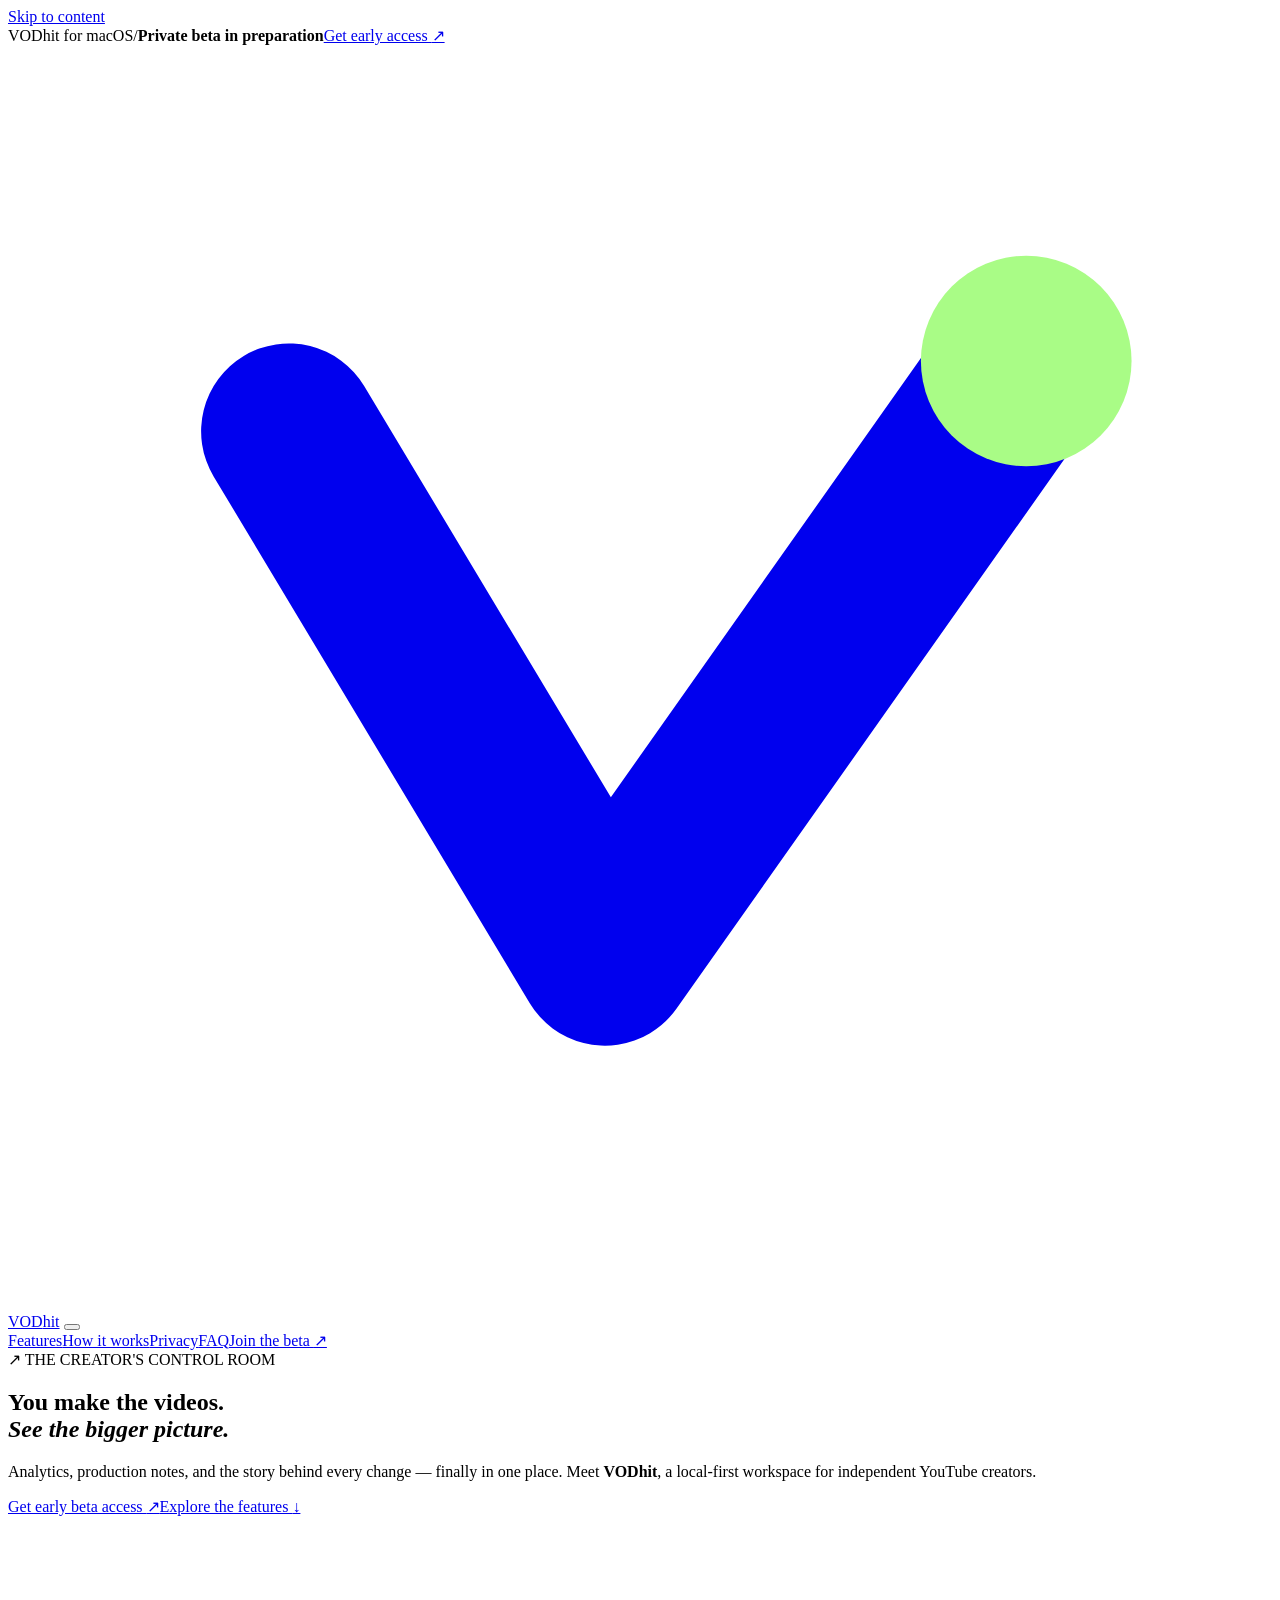
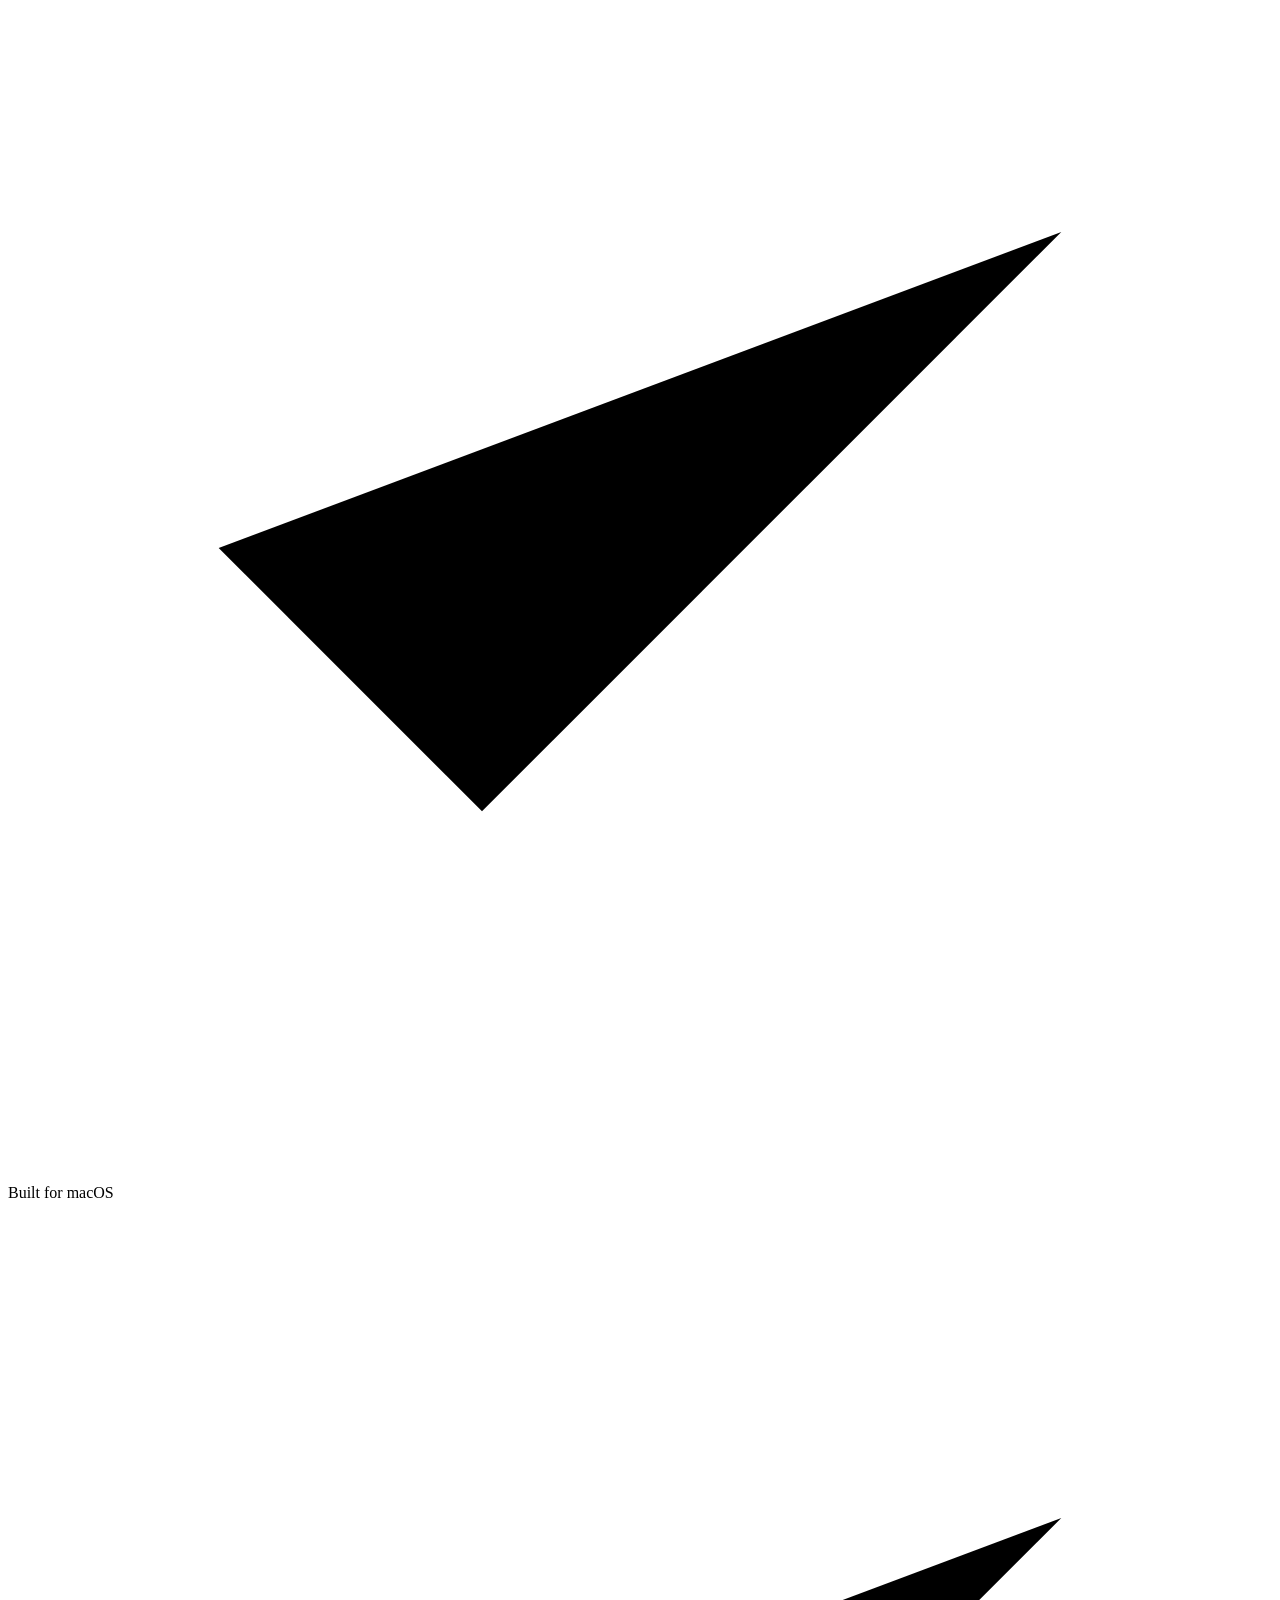
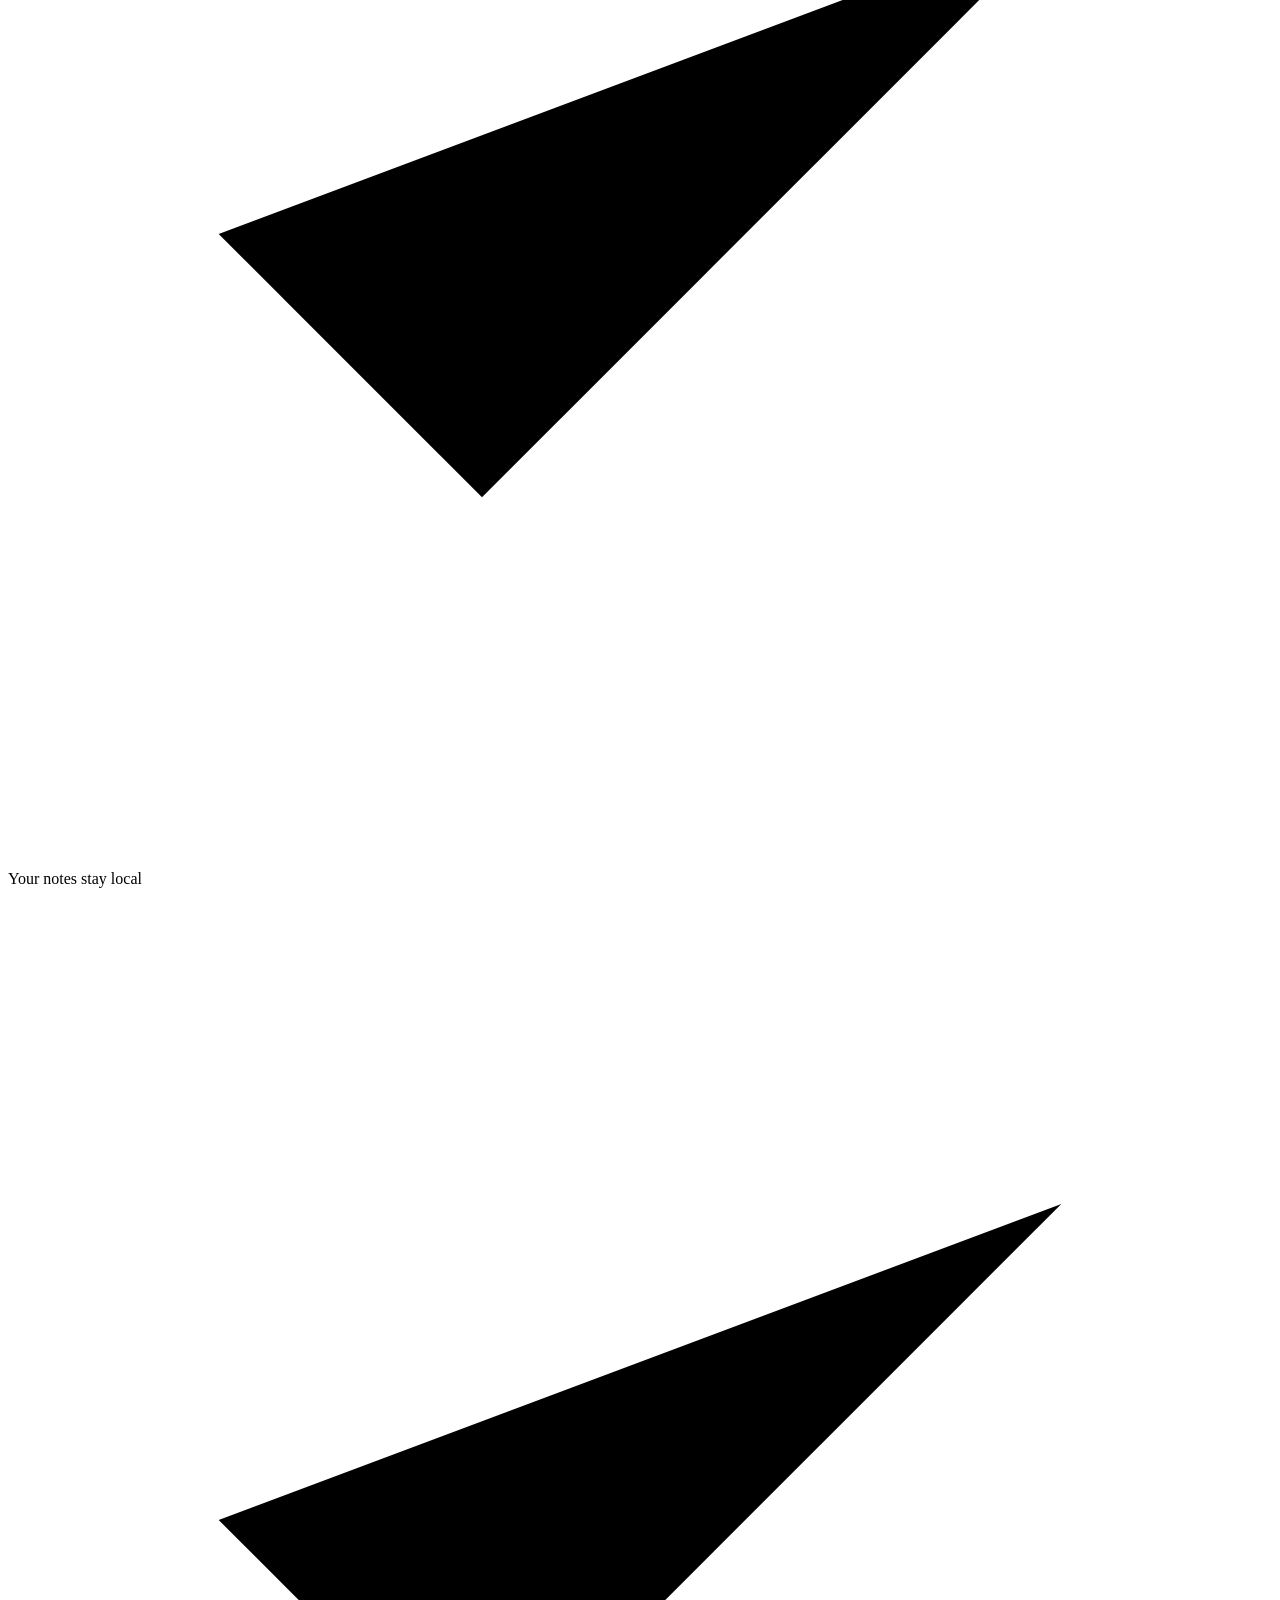
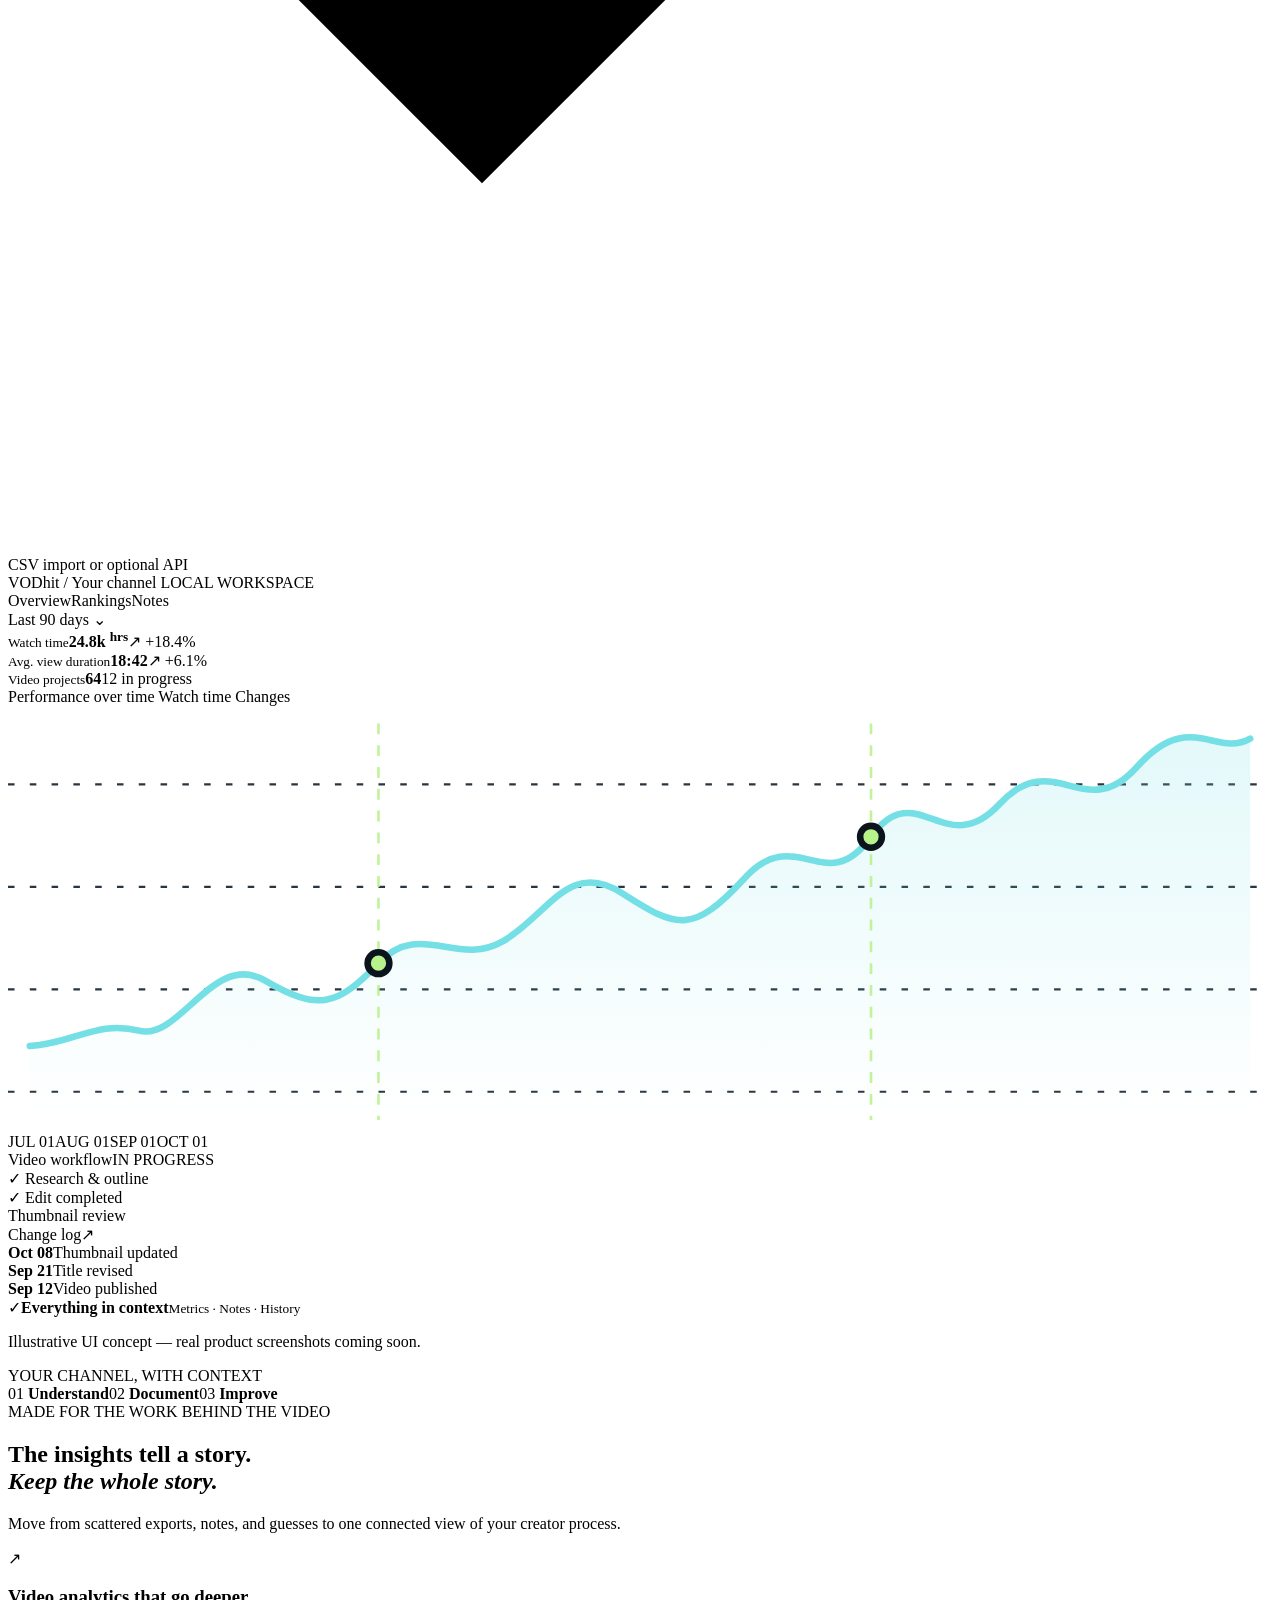
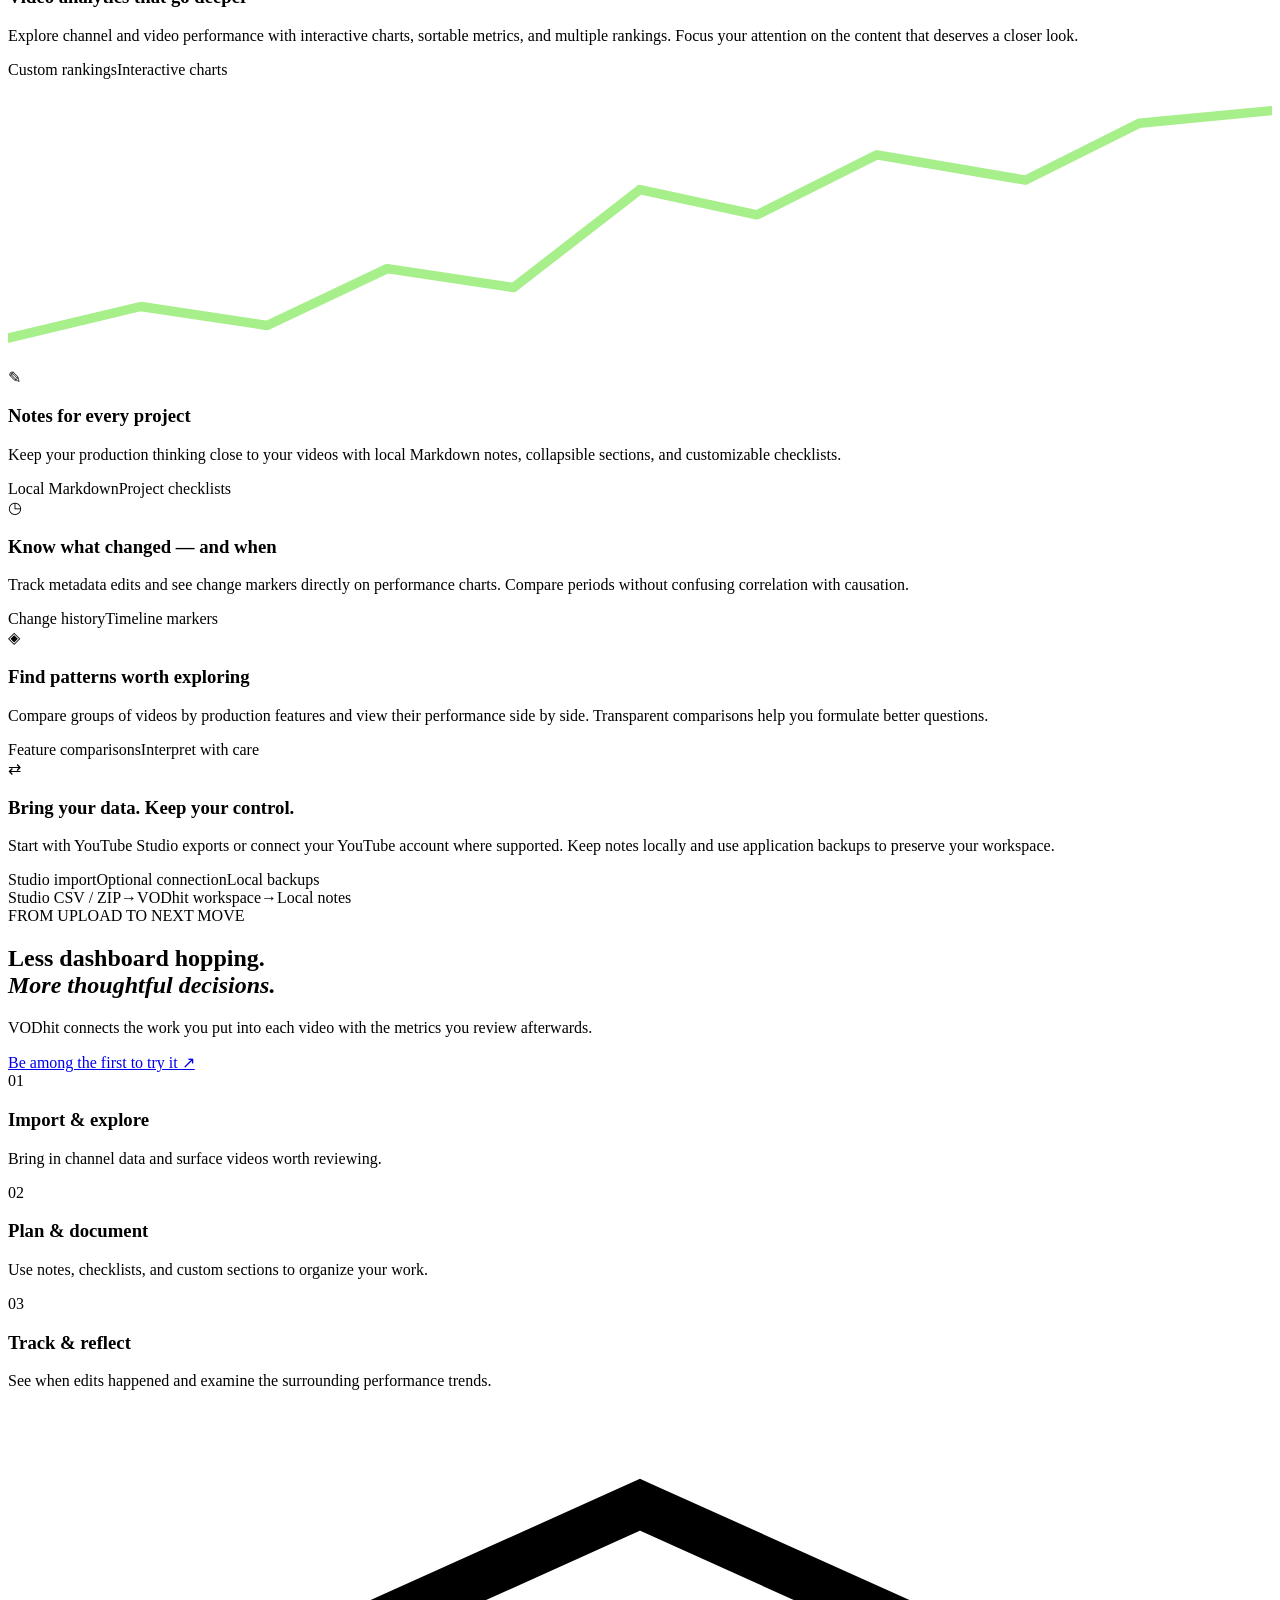
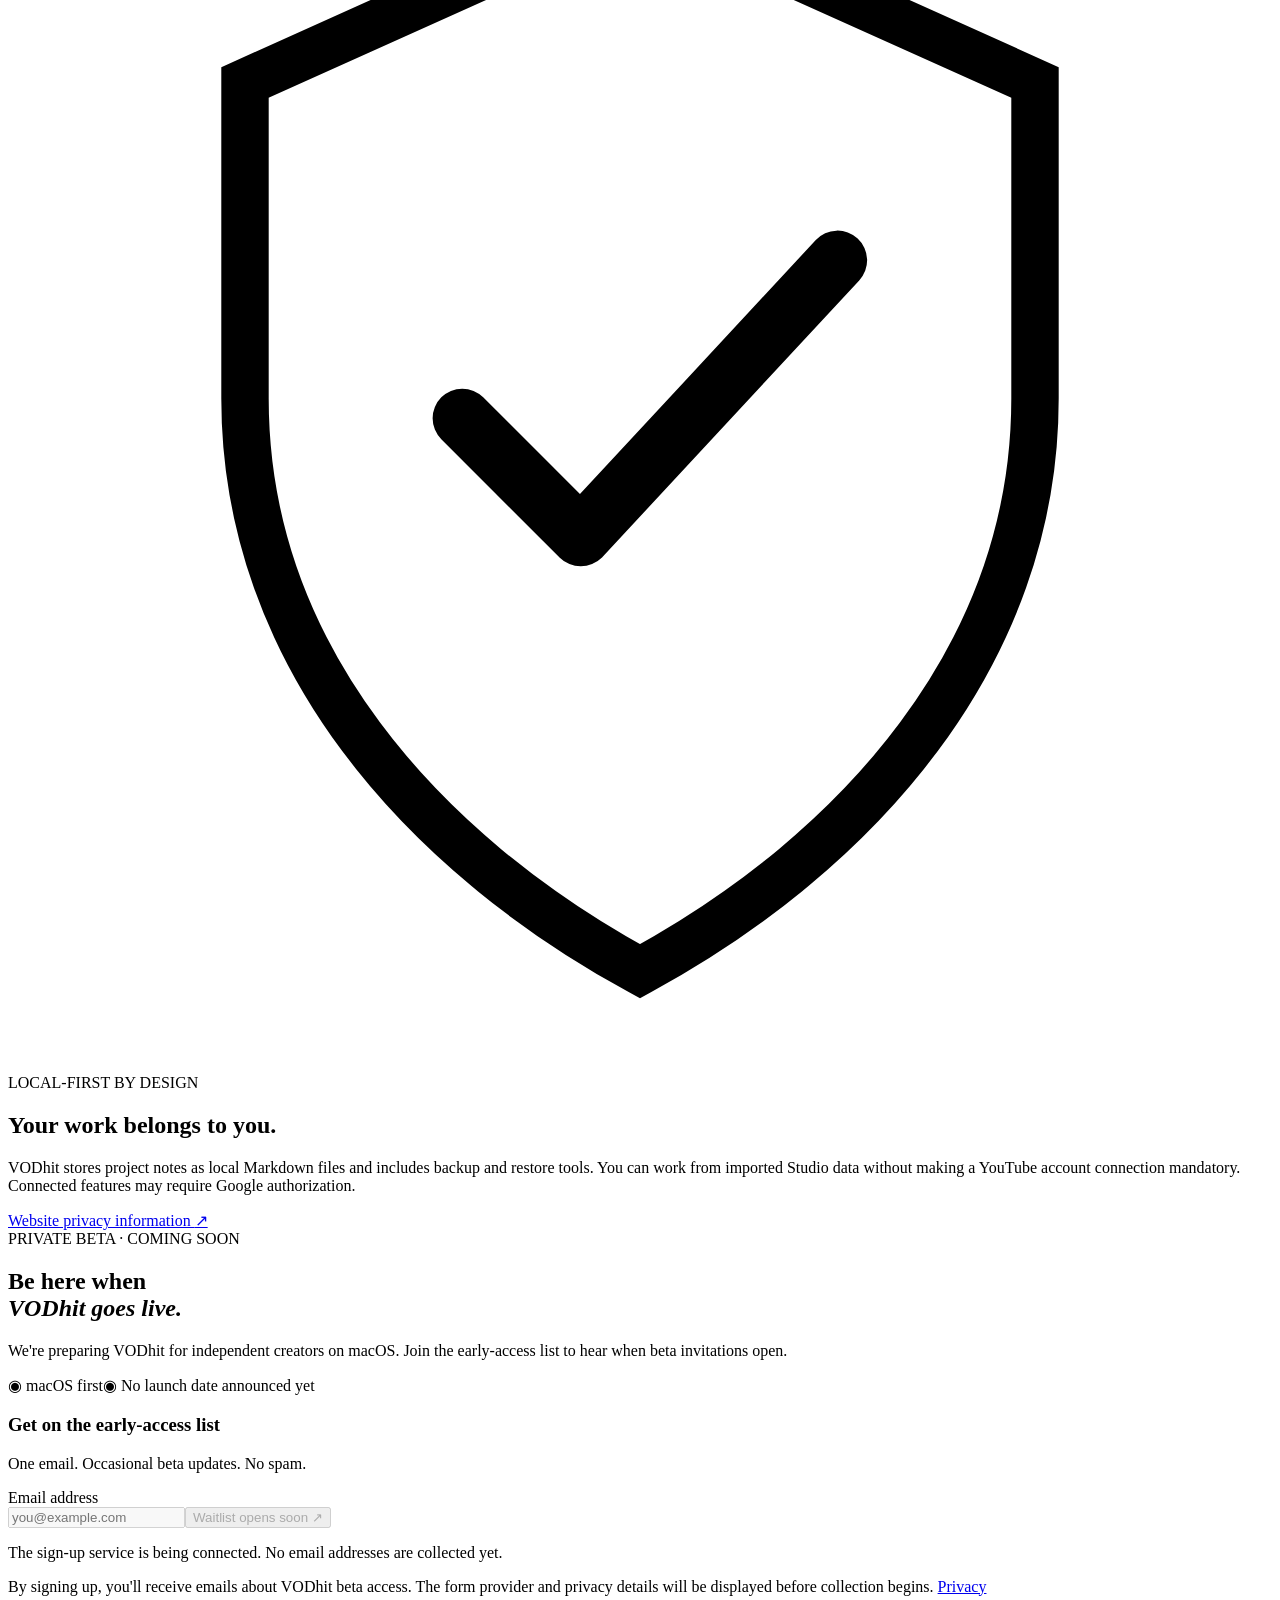
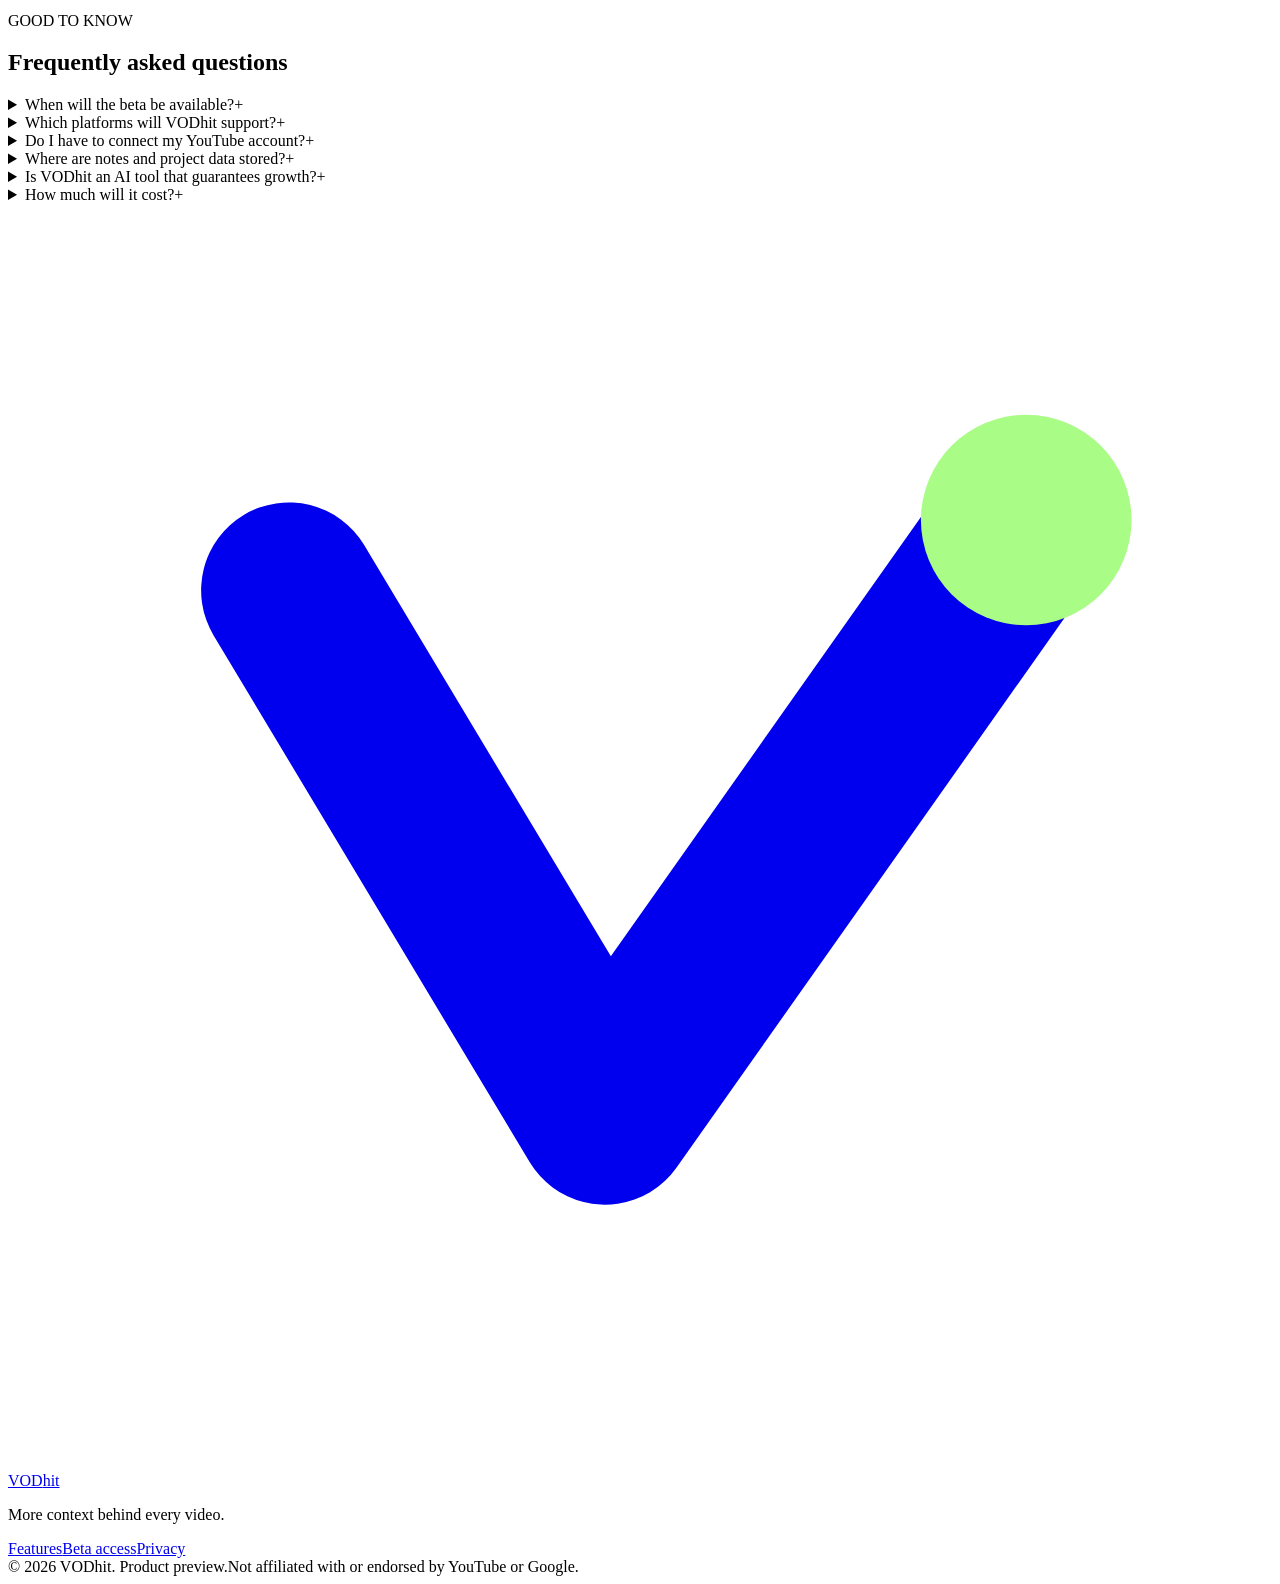
==== index.html @ 2d89cdcd "Publish initial VODhit beta landing page" ====
<!doctype html>
<html lang="en">
<head>
  <meta charset="utf-8">
  <meta name="viewport" content="width=device-width, initial-scale=1">
  <meta name="theme-color" content="#0a111b">
  <meta name="description" content="Meet VODhit: a local-first creator workspace for YouTube analytics, video notes, custom rankings, and change tracking. Private macOS beta in preparation.">
  <meta property="og:type" content="website">
  <meta property="og:site_name" content="VODhit">
  <meta property="og:title" content="VODhit — More context behind every video">
  <meta property="og:description" content="Analytics, production notes, and change history in one creator workspace. Private macOS beta coming soon.">
  <meta property="og:url" content="https://vodhit.app/">
  <meta property="og:image" content="https://vodhit.app/assets/og-cover.png">
  <meta name="twitter:card" content="summary_large_image">
  <link rel="icon" type="image/svg+xml" href="assets/favicon.svg">
  <link rel="canonical" href="https://vodhit.app/">
  <link rel="stylesheet" href="styles.css">
  <title>VODhit — Analytics & workflow for YouTube creators | Private beta</title>
  <script src="config.js" defer></script>
  <script src="main.js" defer></script>
</head>
<body>
  <a class="skip-link" href="#main">Skip to content</a>
  <div class="announcement"><span class="live-dot"></span><span>VODhit for macOS</span><span class="announcement-divider">/</span><strong>Private beta in preparation</strong><a href="#waitlist">Get early access <span aria-hidden="true">↗</span></a></div>
  <header class="site-header" id="top">
    <div class="shell nav-wrap">
      <a class="brand" href="#top" aria-label="VODhit home"><span class="brand-symbol" aria-hidden="true"><svg viewBox="0 0 36 36" fill="none"><path d="M8 11L17 26L29 9" stroke="currentColor" stroke-width="5" stroke-linecap="round" stroke-linejoin="round"/><circle cx="29" cy="9" r="3" fill="#a9fc86"/></svg></span><span>VOD<span>hit</span></span></a>
      <button class="menu-toggle" id="menu-toggle" type="button" aria-controls="main-navigation" aria-expanded="false" aria-label="Open navigation"><span></span><span></span><span></span></button>
      <nav id="main-navigation" class="main-nav" aria-label="Main navigation"><a href="#features">Features</a><a href="#workflow">How it works</a><a href="#privacy">Privacy</a><a href="#faq">FAQ</a><a class="nav-cta" href="#waitlist">Join the beta <span aria-hidden="true">↗</span></a></nav>
    </div>
  </header>

  <main id="main">
    <section class="hero shell" aria-labelledby="hero-title">
      <div class="hero-copy">
        <div class="eyebrow"><span class="eyebrow-icon">↗</span> THE CREATOR'S CONTROL ROOM</div>
        <h1 id="hero-title">You make the videos.<br><em>See the bigger picture.</em></h1>
        <p class="hero-sub">Analytics, production notes, and the story behind every change — finally in one place. Meet <strong>VODhit</strong>, a local-first workspace for independent YouTube creators.</p>
        <div class="hero-actions"><a class="button button-primary" href="#waitlist">Get early beta access <span aria-hidden="true">↗</span></a><a class="button button-ghost" href="#features">Explore the features <span aria-hidden="true">↓</span></a></div>
        <div class="hero-proof"><span><svg viewBox="0 0 24 24" aria-hidden="true"><path d="m4 12 5 5L20 6"/></svg> Built for macOS</span><span><svg viewBox="0 0 24 24" aria-hidden="true"><path d="m4 12 5 5L20 6"/></svg> Your notes stay local</span><span><svg viewBox="0 0 24 24" aria-hidden="true"><path d="m4 12 5 5L20 6"/></svg> CSV import or optional API</span></div>
      </div>
      <div class="hero-visual" aria-label="Illustrative example of the VODhit creator workspace">
        <div class="ambient ambient-one"></div><div class="ambient ambient-two"></div>
        <div class="app-window">
          <div class="window-chrome"><span class="traffic"><i></i><i></i><i></i></span><span class="window-name">VODhit <span>/</span> Your channel</span><span class="chrome-status"><i></i> LOCAL WORKSPACE</span></div>
          <div class="app-toolbar"><div class="mock-nav"><span class="selected">Overview</span><span>Rankings</span><span>Notes</span></div><span class="mock-filter">Last 90 days <span>⌄</span></span></div>
          <div class="app-content">
            <div class="mock-stat-grid"><div><small>Watch time</small><strong>24.8k <sup>hrs</sup></strong><span>↗ +18.4%</span></div><div><small>Avg. view duration</small><strong>18:42</strong><span>↗ +6.1%</span></div><div><small>Video projects</small><strong>64</strong><span class="neutral">12 in progress</span></div></div>
            <div class="mock-panel chart-panel"><div class="mock-panel-head"><span>Performance over time</span><span class="chart-tags"><i class="legend-cyan"></i> Watch time <i class="legend-lime"></i> Changes</span></div><svg class="hero-chart" viewBox="0 0 580 194" preserveAspectRatio="none" role="img" aria-label="Illustrative analytics graph with change markers"><defs><linearGradient id="linearea" x1="0" y1="0" x2="0" y2="1"><stop offset="0" stop-color="#75dfe6" stop-opacity=".20"/><stop offset="1" stop-color="#75dfe6" stop-opacity="0"/></linearGradient></defs><path d="M0 36H580M0 83H580M0 130H580M0 177H580" stroke="#293642" stroke-dasharray="3 7"/><path d="M10 156C30 155 41 144 60 149S94 112 118 126S151 138 170 118S206 120 227 108S257 70 282 86S314 105 338 79S375 89 396 60S430 72 455 45S494 55 518 28S554 24 570 15V190H10Z" fill="url(#linearea)"/><path d="M10 156C30 155 41 144 60 149S94 112 118 126S151 138 170 118S206 120 227 108S257 70 282 86S314 105 338 79S375 89 396 60S430 72 455 45S494 55 518 28S554 24 570 15" fill="none" stroke="#75dfe6" stroke-width="3" stroke-linecap="round"/><path d="M170 8V190M396 8V190" stroke="#b8f28a" stroke-width="1.2" stroke-dasharray="5 5" opacity=".85"/><circle cx="170" cy="118" r="5" fill="#b8f28a" stroke="#0b131d" stroke-width="3"/><circle cx="396" cy="60" r="5" fill="#b8f28a" stroke="#0b131d" stroke-width="3"/></svg><div class="chart-labels"><span>JUL 01</span><span>AUG 01</span><span>SEP 01</span><span>OCT 01</span></div></div>
            <div class="mock-bottom"><div class="mock-panel mini-project"><div class="mock-panel-head"><span>Video workflow</span><span class="tiny-pill">IN PROGRESS</span></div><div class="project-row"><span class="mock-check checked">✓</span> Research & outline</div><div class="project-row"><span class="mock-check checked">✓</span> Edit completed</div><div class="project-row"><span class="mock-check"></span> Thumbnail review</div></div><div class="mock-panel mini-notes"><div class="mock-panel-head"><span>Change log</span><span class="lime-inline">↗</span></div><div class="event"><b>Oct 08</b><span>Thumbnail updated</span></div><div class="event"><b>Sep 21</b><span>Title revised</span></div><div class="event"><b>Sep 12</b><span>Video published</span></div></div></div>
          </div>
        </div>
        <div class="floating-note"><span class="floating-check">✓</span><span><b>Everything in context</b><small>Metrics · Notes · History</small></span></div>
        <p class="visual-caption">Illustrative UI concept — real product screenshots coming soon.</p>
      </div>
    </section>

    <section class="strip shell" aria-label="Product pillars"><span>YOUR CHANNEL, WITH CONTEXT</span><div><span>01 <b>Understand</b></span><span>02 <b>Document</b></span><span>03 <b>Improve</b></span></div></section>

    <section class="features section" id="features" aria-labelledby="features-title"><div class="shell"><div class="section-heading"><div class="eyebrow">MADE FOR THE WORK BEHIND THE VIDEO</div><h2 id="features-title">The insights tell a story.<br><em>Keep the whole story.</em></h2><p>Move from scattered exports, notes, and guesses to one connected view of your creator process.</p></div>
      <div class="feature-grid">
        <article class="feature-card large"><div class="feature-icon">↗</div><h3>Video analytics that go deeper</h3><p>Explore channel and video performance with interactive charts, sortable metrics, and multiple rankings. Focus your attention on the content that deserves a closer look.</p><div class="feature-foot"><span>Custom rankings</span><span>Interactive charts</span></div><div class="feature-mini-chart" aria-hidden="true"><svg viewBox="0 0 400 90" preserveAspectRatio="none"><path d="M0 82 L42 72 82 78 120 60 160 66 200 35 237 43 275 24 322 32 358 14 400 10" fill="none" stroke="#a6ef8b" stroke-width="3" stroke-linecap="round" stroke-linejoin="round"/></svg></div></article>
        <article class="feature-card"><div class="feature-icon">✎</div><h3>Notes for every project</h3><p>Keep your production thinking close to your videos with local Markdown notes, collapsible sections, and customizable checklists.</p><div class="feature-foot"><span>Local Markdown</span><span>Project checklists</span></div></article>
        <article class="feature-card"><div class="feature-icon">◷</div><h3>Know what changed — and when</h3><p>Track metadata edits and see change markers directly on performance charts. Compare periods without confusing correlation with causation.</p><div class="feature-foot"><span>Change history</span><span>Timeline markers</span></div></article>
        <article class="feature-card"><div class="feature-icon">◈</div><h3>Find patterns worth exploring</h3><p>Compare groups of videos by production features and view their performance side by side. Transparent comparisons help you formulate better questions.</p><div class="feature-foot"><span>Feature comparisons</span><span>Interpret with care</span></div></article>
        <article class="feature-card large"><div class="feature-icon">⇄</div><h3>Bring your data. Keep your control.</h3><p>Start with YouTube Studio exports or connect your YouTube account where supported. Keep notes locally and use application backups to preserve your workspace.</p><div class="feature-foot"><span>Studio import</span><span>Optional connection</span><span>Local backups</span></div><div class="data-flow" aria-hidden="true"><span>Studio CSV / ZIP</span><b>→</b><span>VODhit workspace</span><b>→</b><span>Local notes</span></div></article>
      </div>
    </div></section>

    <section class="workflow section" id="workflow"><div class="shell workflow-layout"><div><div class="eyebrow">FROM UPLOAD TO NEXT MOVE</div><h2>Less dashboard hopping.<br><em>More thoughtful decisions.</em></h2><p>VODhit connects the work you put into each video with the metrics you review afterwards.</p><a class="text-link" href="#waitlist">Be among the first to try it <span aria-hidden="true">↗</span></a></div><div class="steps"><div><span>01</span><div><h3>Import & explore</h3><p>Bring in channel data and surface videos worth reviewing.</p></div></div><div><span>02</span><div><h3>Plan & document</h3><p>Use notes, checklists, and custom sections to organize your work.</p></div></div><div><span>03</span><div><h3>Track & reflect</h3><p>See when edits happened and examine the surrounding performance trends.</p></div></div></div></div></section>

    <section class="privacy section" id="privacy"><div class="shell privacy-card"><div class="privacy-mark" aria-hidden="true"><svg viewBox="0 0 64 64" fill="none"><path d="M32 5 52 14V30C52 43 43 53 32 59 21 53 12 43 12 30V14L32 5Z" stroke="currentColor" stroke-width="2.4"/><path d="m23 31 6 6 13-14" stroke="currentColor" stroke-width="3" stroke-linecap="round" stroke-linejoin="round"/></svg></div><div><div class="eyebrow">LOCAL-FIRST BY DESIGN</div><h2>Your work belongs to you.</h2><p>VODhit stores project notes as local Markdown files and includes backup and restore tools. You can work from imported Studio data without making a YouTube account connection mandatory. Connected features may require Google authorization.</p><a href="privacy.html">Website privacy information <span aria-hidden="true">↗</span></a></div></div></section>

    <section class="beta section" id="waitlist"><div class="shell beta-layout"><div class="beta-copy"><div class="eyebrow"><span class="live-dot"></span> PRIVATE BETA · COMING SOON</div><h2>Be here when<br><em>VODhit goes live.</em></h2><p>We're preparing VODhit for independent creators on macOS. Join the early-access list to hear when beta invitations open.</p><div class="beta-facts"><span>◉ macOS first</span><span>◉ No launch date announced yet</span></div></div><div class="signup-card"><h3>Get on the early-access list</h3><p>One email. Occasional beta updates. No spam.</p><form id="beta-form" action="" method="POST" novalidate><label for="email">Email address</label><div class="input-row"><input id="email" name="email" type="email" placeholder="you@example.com" autocomplete="email" required disabled><button type="submit" id="signup-submit" disabled>Waitlist opens soon <span aria-hidden="true">↗</span></button></div><input type="hidden" name="product" value="VODhit macOS beta"><input type="hidden" name="source" value="landing-page"><p class="form-status" id="form-status" role="status" aria-live="polite">The sign-up service is being connected. No email addresses are collected yet.</p></form><a id="hosted-waitlist" class="button button-primary hosted-link" href="#waitlist" hidden rel="noopener noreferrer" target="_blank">Join the beta waitlist <span aria-hidden="true">↗</span></a><p class="form-privacy">By signing up, you'll receive emails about VODhit beta access. The form provider and privacy details will be displayed before collection begins. <a href="privacy.html">Privacy</a></p></div></div></section>

    <section class="faq section" id="faq"><div class="shell"><div class="section-heading left"><div class="eyebrow">GOOD TO KNOW</div><h2>Frequently asked questions</h2></div><div class="faq-items"><details><summary>When will the beta be available?<span aria-hidden="true">+</span></summary><p>We're preparing the first external beta. We haven't announced a date yet. The waitlist will be used to send invitations once the product is ready for testing.</p></details><details><summary>Which platforms will VODhit support?<span aria-hidden="true">+</span></summary><p>The first beta is planned for macOS. Other platforms may be considered after feedback from early users.</p></details><details><summary>Do I have to connect my YouTube account?<span aria-hidden="true">+</span></summary><p>No. VODhit can work with supported exports from YouTube Studio. Some data and refresh features may require an authorized YouTube API connection.</p></details><details><summary>Where are notes and project data stored?<span aria-hidden="true">+</span></summary><p>Project notes are stored locally in Markdown files. The app also supports local backups. API-connected features use authorization and may access YouTube data according to the selected permissions.</p></details><details><summary>Is VODhit an AI tool that guarantees growth?<span aria-hidden="true">+</span></summary><p>No. VODhit provides analytics, rankings, and comparisons to support your own decisions. Changes in performance are not proof that a specific edit caused them.</p></details><details><summary>How much will it cost?<span aria-hidden="true">+</span></summary><p>Pricing has not been announced. Early access will help us understand how creators use the product and what they value most.</p></details></div></div></section>
  </main>
  <footer class="footer"><div class="shell footer-top"><a class="brand" href="#top"><span class="brand-symbol" aria-hidden="true"><svg viewBox="0 0 36 36" fill="none"><path d="M8 11L17 26L29 9" stroke="currentColor" stroke-width="5" stroke-linecap="round" stroke-linejoin="round"/><circle cx="29" cy="9" r="3" fill="#a9fc86"/></svg></span><span>VOD<span>hit</span></span></a><p>More context behind every video.</p><nav aria-label="Footer navigation"><a href="#features">Features</a><a href="#waitlist">Beta access</a><a href="privacy.html">Privacy</a></nav></div><div class="shell footer-bottom"><span>© <span id="copyright-year">2026</span> VODhit. Product preview.</span><span>Not affiliated with or endorsed by YouTube or Google.</span></div></footer>
</body>
</html>
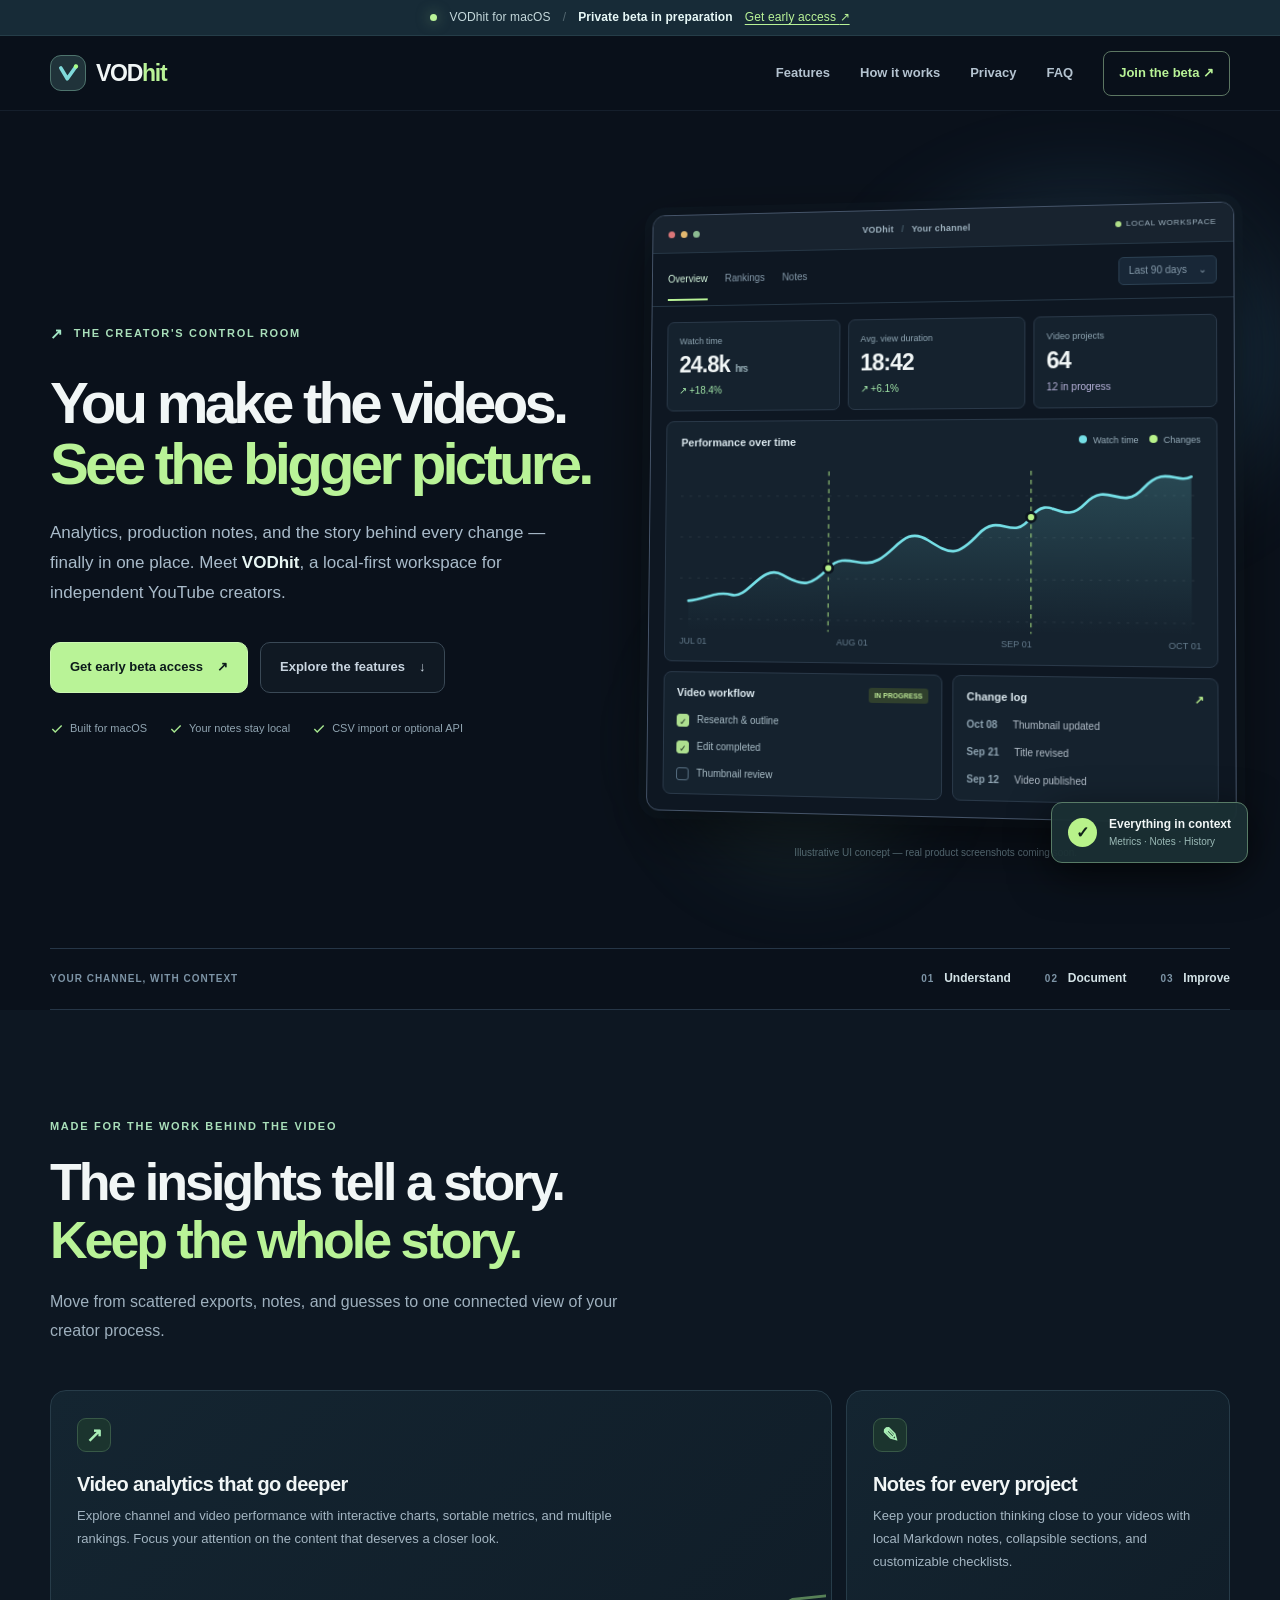
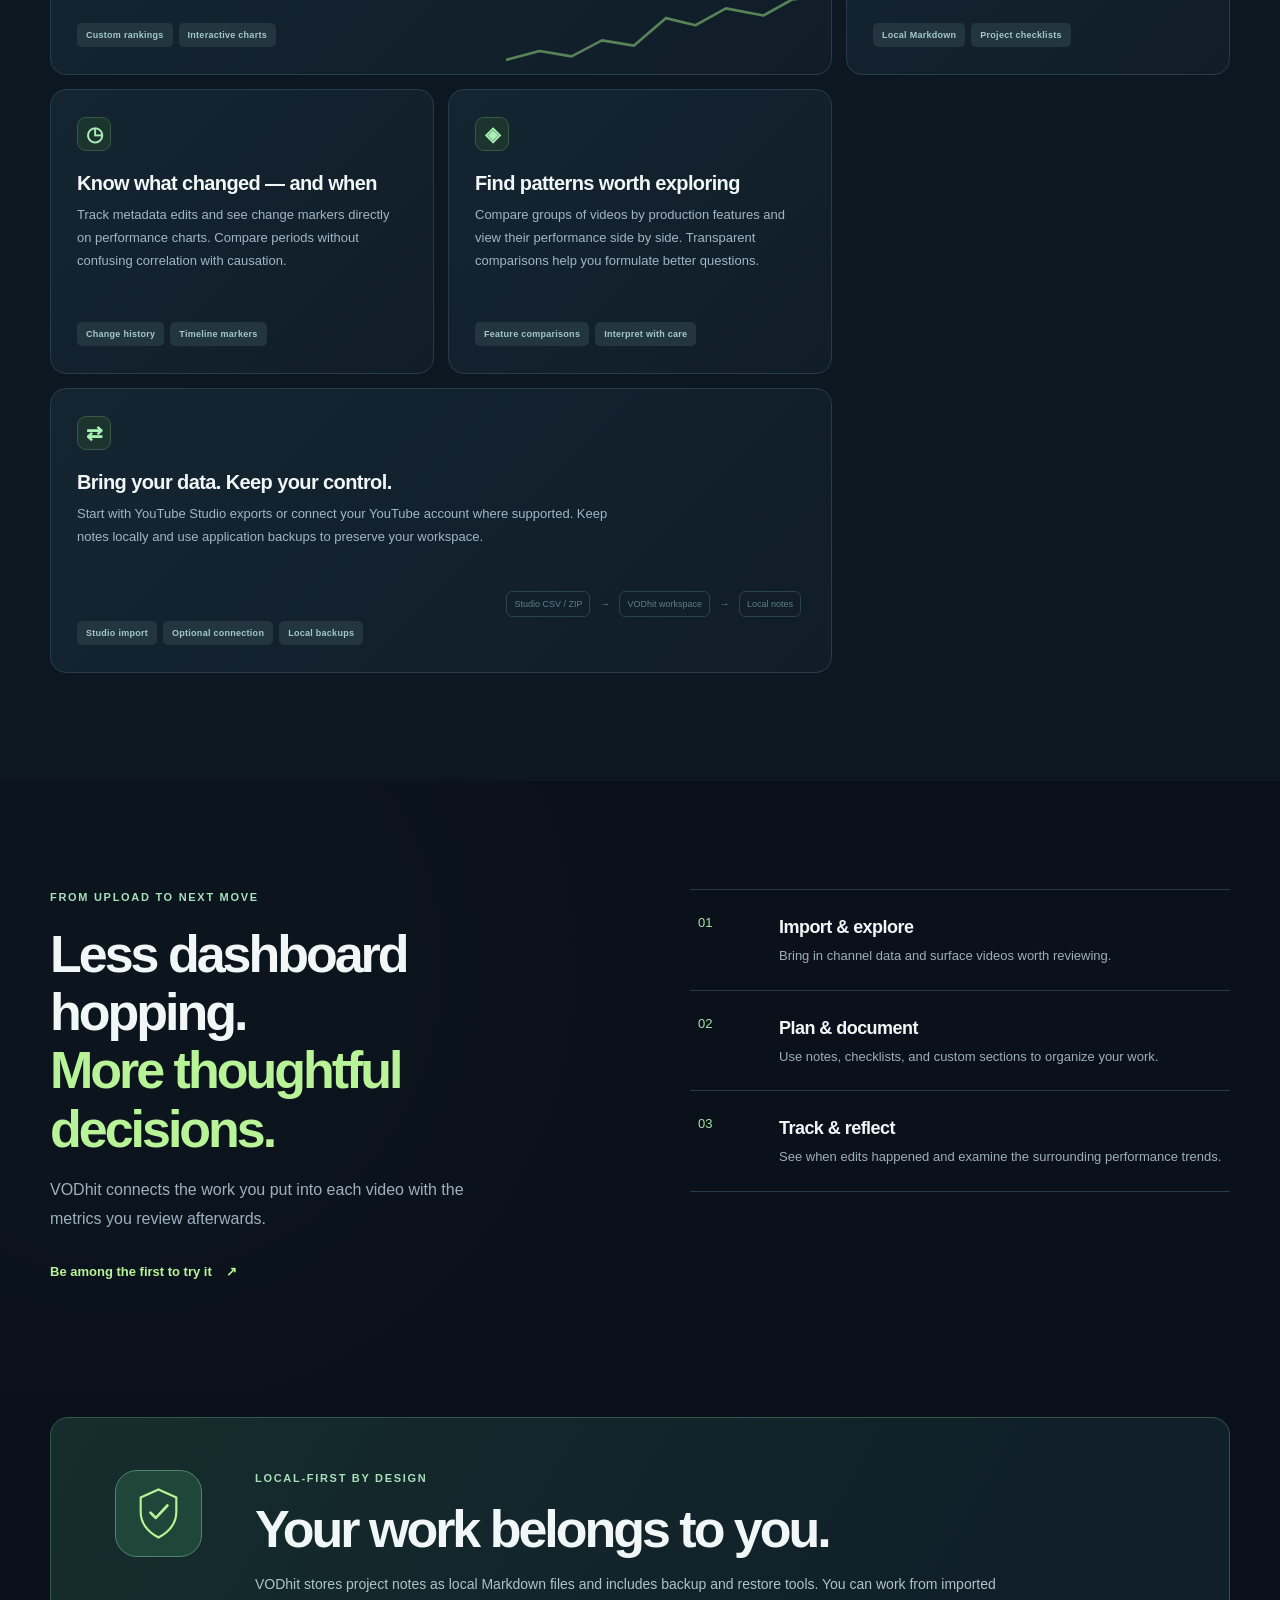
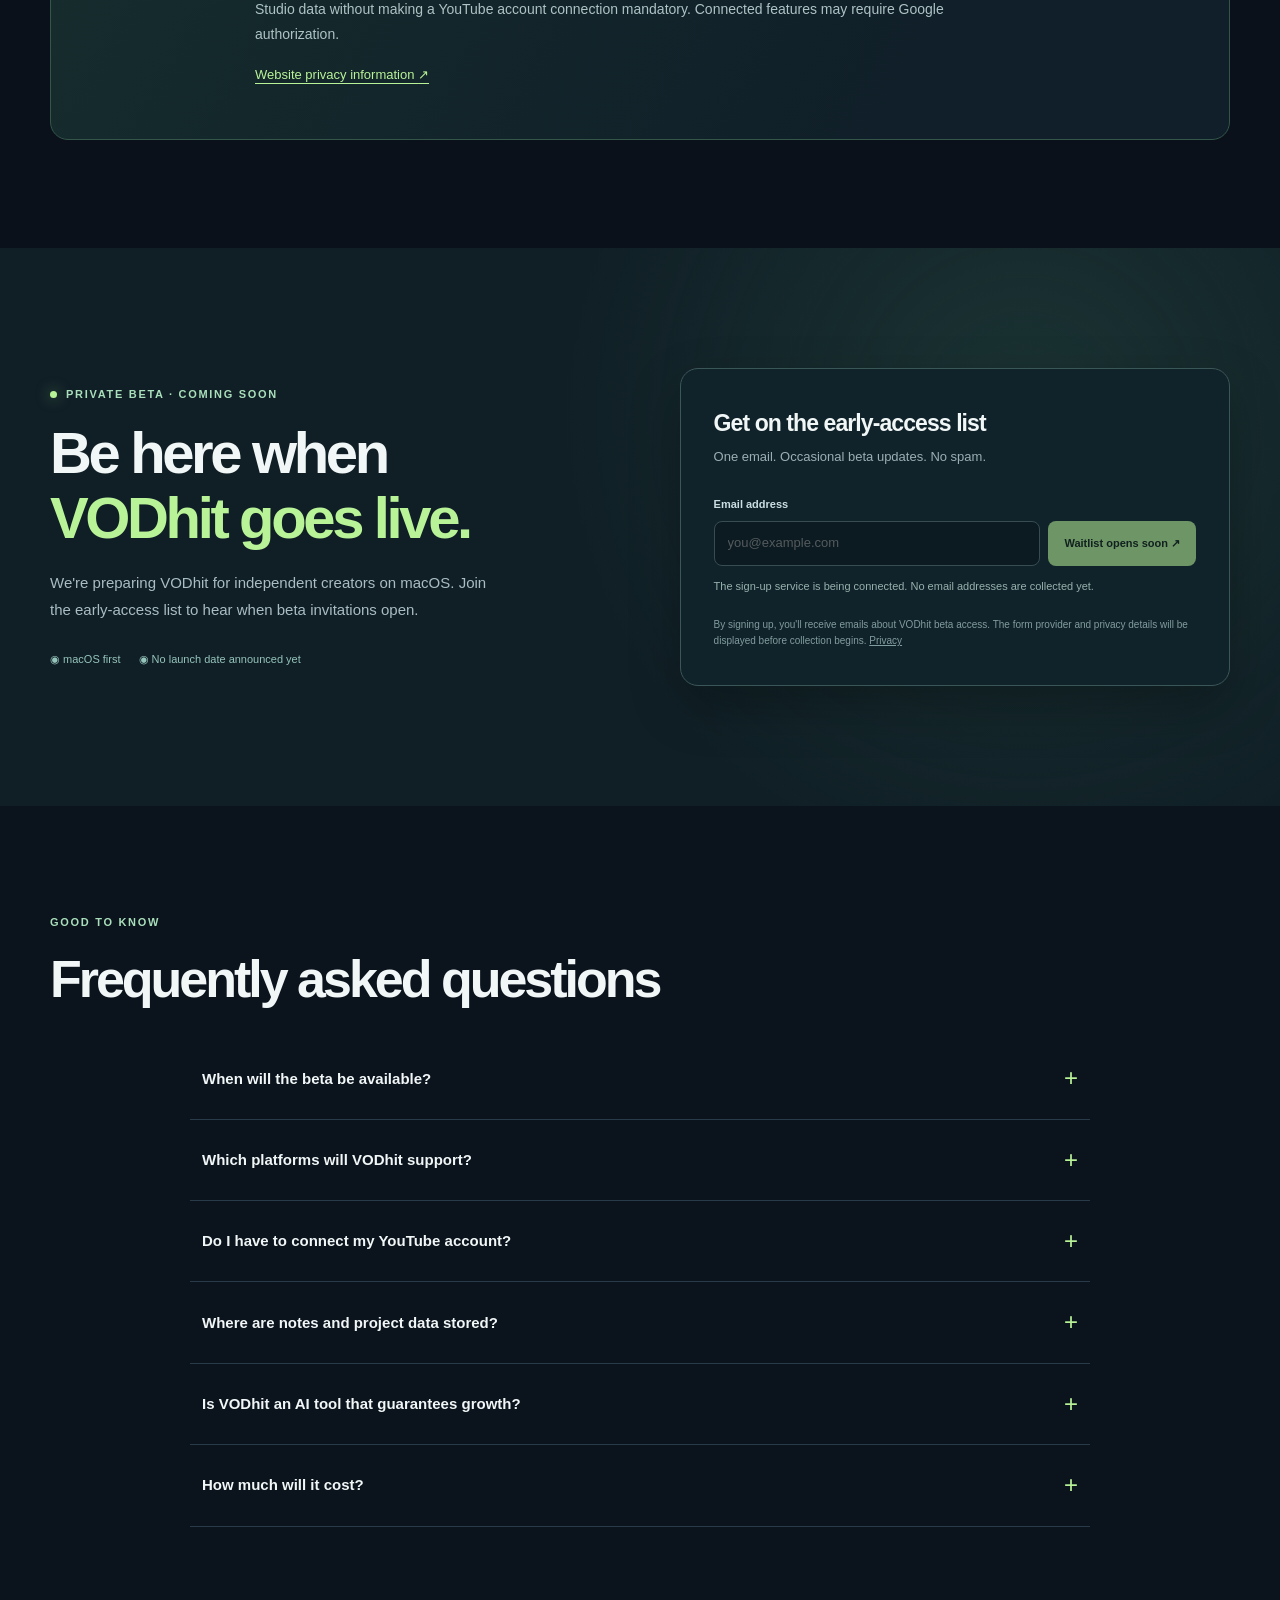
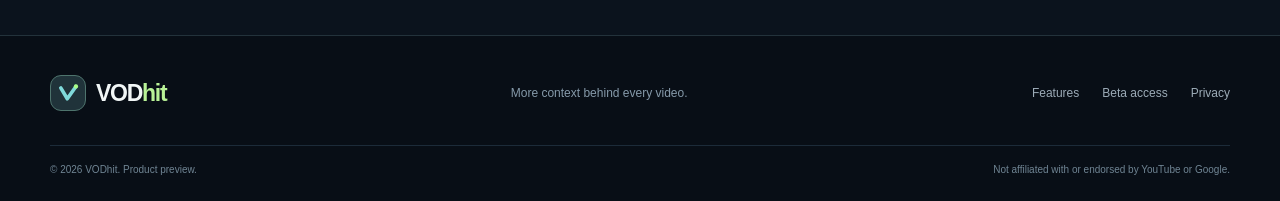
==== commit 29549218: "Avoid broken Open Graph image before asset publication" ====
--- a/index.html
+++ b/index.html
@@ -10,7 +10,6 @@
   <meta property="og:title" content="VODhit — More context behind every video">
   <meta property="og:description" content="Analytics, production notes, and change history in one creator workspace. Private macOS beta coming soon.">
   <meta property="og:url" content="https://vodhit.app/">
-  <meta property="og:image" content="https://vodhit.app/assets/og-cover.png">
   <meta name="twitter:card" content="summary_large_image">
   <link rel="icon" type="image/svg+xml" href="assets/favicon.svg">
   <link rel="canonical" href="https://vodhit.app/">
--- a/styles.css
+++ b/styles.css
@@ -0,0 +1,7 @@
+:root{color-scheme:dark;--bg:#0a111b;--surface:#101c29;--surface2:#142333;--edge:#283545;--muted:#98a9ba;--text:#f1f6f6;--aqua:#84e0e4;--lime:#b9f397;--accent:#c8f7a1;--shell:1180px}*{box-sizing:border-box}html{scroll-behavior:smooth;scroll-padding-top:100px}body{margin:0;background:var(--bg);color:var(--text);font-family:Inter,ui-sans-serif,-apple-system,BlinkMacSystemFont,"Segoe UI",sans-serif;-webkit-font-smoothing:antialiased;line-height:1.6}::selection{background:#85e1e4;color:#08131d}a{color:inherit;text-decoration:none}button,input{font:inherit}button{cursor:pointer}img,svg{max-width:100%}.shell{width:min(calc(100% - 64px),var(--shell));margin-inline:auto}.skip-link{position:absolute;top:-50px;left:16px;background:var(--accent);color:#081117;padding:10px;z-index:300}.skip-link:focus{top:8px}.announcement{display:flex;align-items:center;justify-content:center;gap:12px;flex-wrap:wrap;padding:8px 16px;background:#172b37;border-bottom:1px solid #253d48;font-size:12px;letter-spacing:.01em;color:#c5d9dc}.announcement strong{color:#e8f9f8;font-weight:600}.announcement a{color:var(--lime);text-decoration:underline;text-underline-offset:3px}.announcement-divider{opacity:.35}.live-dot{display:inline-block;width:7px;height:7px;border-radius:50%;background:#b9f397;box-shadow:0 0 14px #b9f39782;flex-shrink:0}.site-header{position:sticky;top:0;z-index:100;background:rgba(10,17,27,.88);backdrop-filter:blur(18px);border-bottom:1px solid #2735466e}.nav-wrap{display:flex;align-items:center;justify-content:space-between;min-height:74px}.brand{display:inline-flex;align-items:center;gap:10px;white-space:nowrap;font-size:23px;letter-spacing:-.055em;font-weight:790;line-height:1}.brand>span:last-child>span{color:var(--lime)}.brand-symbol{display:grid;place-items:center;width:36px;height:36px;background:#20333a;border:1px solid #4e746d;border-radius:11px;color:#80dadb}.brand-symbol svg{width:26px}.main-nav{display:flex;align-items:center;gap:30px;font-size:13px;font-weight:600;color:#b4c3d0}.main-nav a:hover,.text-link:hover{color:var(--lime)}.nav-cta{border:1px solid #5c7662;border-radius:8px;padding:11px 15px;color:var(--lime)}.nav-cta:hover{background:#152f2a}.menu-toggle{display:none}.hero{display:grid;grid-template-columns:1fr 1.06fr;gap:36px;min-height:654px;align-items:center;padding-top:65px;padding-bottom:65px}.hero-copy{position:relative;z-index:2}.eyebrow{color:#a9dfba;font-weight:720;font-size:11px;letter-spacing:.155em;text-transform:uppercase;display:flex;align-items:center;gap:9px}.eyebrow-icon{font-size:15px;color:#a4e8c7}.hero h1{font-size:clamp(44px,4.55vw,66px);line-height:1.055;letter-spacing:-.065em;font-weight:750;margin:26px 0 23px;max-width:655px}h1 em,h2 em{font-weight:inherit;font-style:normal;color:var(--lime)}.hero-sub{color:#a9bbca;font-size:17px;line-height:1.78;max-width:530px;margin:0}.hero-sub strong{color:#e7f5f2}.hero-actions{display:flex;gap:12px;align-items:center;flex-wrap:wrap;margin-top:34px}.button{display:inline-flex;align-items:center;justify-content:center;gap:14px;font-size:13px;font-weight:750;border-radius:10px;padding:14px 19px;min-height:48px;transition:background .2s,transform .2s,border-color .2s}.button:hover{transform:translateY(-2px)}.button-primary{background:var(--lime);color:#0c1a1a;border:1px solid #ccf8b2}.button-primary:hover{background:#d9ffbf}.button-ghost{border:1px solid #3a4956;background:#101923;color:#c8d4df}.button-ghost:hover{background:#192836}.hero-proof{display:flex;gap:12px 22px;flex-wrap:wrap;margin-top:27px;color:#91a5b2;font-size:11px}.hero-proof span{display:inline-flex;gap:6px;align-items:center}.hero-proof svg{width:14px;height:14px;stroke:#a7e890;fill:none;stroke-width:2.4}.hero-visual{position:relative;min-width:0;padding:30px 0 22px}.ambient{position:absolute;border-radius:50%;filter:blur(45px);pointer-events:none}.ambient-one{background:#4e9ccf32;width:400px;height:320px;right:-55px;top:20px}.ambient-two{background:#73b89b22;width:230px;height:240px;left:45px;bottom:20px}.app-window{position:relative;border:1px solid #455469;border-radius:13px;box-shadow:0 22px 65px #0009,0 0 0 8px #1a293242;background:#0e1722;overflow:hidden;transform:perspective(1300px) rotateY(-6deg) rotateX(2deg);transform-origin:center;max-width:630px}.window-chrome{height:39px;display:flex;align-items:center;justify-content:space-between;background:#18232f;border-bottom:1px solid #263746;padding:0 16px;font-size:9px;color:#9fb3c0}.traffic{display:flex;gap:6px}.traffic i{width:7px;height:7px;border-radius:50%;background:#da7678}.traffic i:nth-child(2){background:#e2b86f}.traffic i:nth-child(3){background:#8bbb91}.window-name{margin-left:25px;font-weight:720;letter-spacing:.03em}.window-name span{color:#455c69;padding:0 5px}.chrome-status{display:flex;align-items:center;gap:5px;font-size:8px;letter-spacing:.07em}.chrome-status i{width:6px;height:6px;border-radius:50%;background:#b0df88}.app-toolbar{display:flex;justify-content:space-between;align-items:center;padding:13px 16px;color:#859aaa;font-size:10px;border-bottom:1px solid #263746}.mock-nav{display:flex;gap:18px}.mock-nav span.selected{color:#d7f8df;position:relative}.mock-nav span.selected:after{content:"";position:absolute;left:0;right:0;bottom:-14px;height:2px;background:#b9f397}.mock-filter{background:#182737;padding:5px 9px;border:1px solid #2b4052;border-radius:5px}.mock-filter span{margin-left:8px}.app-content{padding:16px}.mock-stat-grid{display:grid;grid-template-columns:repeat(3,1fr);gap:8px}.mock-stat-grid>div{background:#15222e;border:1px solid #2a3949;border-radius:7px;padding:12px;display:flex;flex-direction:column;gap:5px}.mock-stat-grid small{font-size:9px;color:#90a7b4}.mock-stat-grid strong{font-size:23px;line-height:1.1;letter-spacing:-.04em;font-weight:740}.mock-stat-grid sup{font-size:10px;color:#94acb4;vertical-align:baseline}.mock-stat-grid span{color:#a4e9aa;font-size:10px}.mock-stat-grid span.neutral{color:#b8b4db}.mock-panel{background:#15222e;border:1px solid #2a3949;border-radius:8px}.chart-panel{margin-top:10px;padding:13px 15px 8px}.mock-panel-head{display:flex;justify-content:space-between;align-items:center;color:#dce9ef;font-size:11px;font-weight:670;gap:10px}.chart-tags{color:#98aebb;font-weight:480;font-size:9px}.chart-tags i{display:inline-block;width:8px;height:8px;border-radius:50%;margin:0 3px 0 8px}.legend-cyan{background:#75dfe6}.legend-lime{background:#b8f28a}.hero-chart{width:100%;height:172px;display:block;margin-top:14px}.chart-labels{display:flex;justify-content:space-between;color:#647b8c;font-size:9px;margin-top:0;padding-bottom:4px}.mock-bottom{display:grid;grid-template-columns:1.1fr 1fr;gap:10px;margin-top:10px}.mini-project,.mini-notes{padding:12px 13px}.tiny-pill{background:#30402d;color:#bee997;padding:2px 6px;border-radius:3px;font-size:7px}.project-row{color:#a9bdc7;font-size:10px;margin:11px 0 0;display:flex;align-items:center;gap:8px}.mock-check{width:13px;height:13px;border:1px solid #587083;border-radius:3px;display:grid;place-items:center;color:#102016;font-size:9px}.mock-check.checked{background:#addf8f;border-color:#addf8f}.lime-inline{color:#b8ee8c}.event{display:flex;gap:15px;font-size:10px;margin-top:11px;color:#b3bec9}.event b{color:#8fa4b2;font-weight:600}.floating-note{position:absolute;right:-18px;bottom:20px;background:#1b3034f2;border:1px solid #587b66;border-radius:11px;padding:12px 16px;display:flex;align-items:center;gap:12px;box-shadow:0 12px 40px #0009}.floating-check{background:#b8f28a;color:#102119;font-weight:bold;width:29px;height:29px;border-radius:50%;display:grid;place-items:center}.floating-note b{display:block;font-size:12px}.floating-note small{display:block;font-size:10px;color:#9ab9b6}.visual-caption{font-size:10px;text-align:center;color:#667d89;margin:30px 0 0}.strip{border-top:1px solid #263647;border-bottom:1px solid #263647;display:flex;justify-content:space-between;align-items:center;padding-top:20px;padding-bottom:20px;gap:16px;color:#7d94a6;letter-spacing:.1em;font-size:10px;font-weight:720}.strip>div{display:flex;gap:34px}.strip b{color:#d4e3e7;font-size:12px;letter-spacing:normal;margin-left:6px}.section{padding:108px 0}.section-heading{max-width:720px;margin-bottom:45px}.section-heading h2,.workflow h2,.privacy h2,.beta h2{font-size:clamp(35px,4.2vw,52px);line-height:1.12;letter-spacing:-.058em;margin:18px 0}.section-heading p,.workflow-layout>div:first-child>p{color:#9eb0be;font-size:16px;line-height:1.8;max-width:590px}.features{background:#0d1722}.feature-grid{display:grid;grid-template-columns:repeat(3,1fr);gap:14px}.feature-card{border:1px solid #273c49;border-radius:16px;background:linear-gradient(135deg,#142531,#101d28);padding:27px 26px;min-height:285px;position:relative;overflow:hidden;display:flex;flex-direction:column}.feature-card.large{grid-column:span 2}.feature-icon{width:34px;height:34px;border:1px solid #385947;background:#1b342e;border-radius:9px;color:#a9efb6;display:grid;place-items:center;font-weight:730;font-size:20px}.feature-card h3{font-size:20px;letter-spacing:-.03em;margin:20px 0 8px;line-height:1.25}.feature-card p{margin:0;color:#a3b5c2;font-size:13px;line-height:1.75;max-width:550px}.feature-foot{display:flex;flex-wrap:wrap;gap:6px;margin-top:auto;padding-top:20px}.feature-foot span{background:#233640;color:#a3c9c7;font-size:9px;font-weight:650;letter-spacing:.03em;border-radius:5px;padding:5px 9px}.feature-mini-chart{position:absolute;bottom:7px;right:5px;width:41%;height:80px;opacity:.48}.feature-mini-chart svg{width:100%;height:100%}.data-flow{display:flex;align-items:center;gap:10px;position:absolute;bottom:55px;right:30px;color:#81b4b7;font-size:9px;opacity:.65}.data-flow span{padding:5px 7px;border:1px solid #355a56;border-radius:6px}.data-flow b{color:#aee7aa}.workflow{background:radial-gradient(circle at 10% 30%,#1b303226,transparent 40%),#0a111b}.workflow-layout{display:grid;grid-template-columns:1fr 1fr;gap:100px}.workflow h2{max-width:540px}.workflow-layout>div:first-child>p{max-width:430px}.text-link{display:inline-flex;gap:14px;color:var(--lime);font-size:13px;font-weight:700;margin-top:13px}.steps{border-top:1px solid #293846}.steps>div{display:grid;grid-template-columns:66px 1fr;gap:15px;border-bottom:1px solid #293846;padding:23px 8px}.steps>div>span{color:#a6e6a4;font-size:13px}.steps h3{margin:0 0 4px;font-size:18px;letter-spacing:-.03em}.steps p{margin:0;color:#9eafba;font-size:13px}.privacy{padding-top:25px}.privacy-card{border:1px solid #345649;border-radius:18px;background:linear-gradient(120deg,#162d2d,#101f29 75%);padding:52px 64px;display:grid;grid-template-columns:100px 1fr;gap:40px;align-items:start}.privacy-mark{border:1px solid #4f856b;border-radius:22px;background:#204539;width:87px;height:87px;color:#b9f397;display:grid;place-items:center}.privacy-mark svg{width:57px}.privacy h2{margin:12px 0 14px}.privacy p{color:#aec3c4;font-size:14px;max-width:770px;line-height:1.8}.privacy a{color:var(--lime);text-decoration:underline;text-underline-offset:4px;font-size:13px}.beta{padding:120px 0;background:radial-gradient(circle at 80% 30%,#294d4370,transparent 42%),#101f26}.beta-layout{display:grid;grid-template-columns:1fr 1.02fr;gap:90px;align-items:center}.beta h2{font-size:clamp(37px,4.8vw,58px)}.beta-copy>p{color:#a9bdc2;max-width:450px;font-size:15px;line-height:1.8}.beta-facts{display:flex;gap:18px;flex-wrap:wrap;margin-top:28px;color:#95c4bb;font-size:11px}.signup-card{background:#11232a;border:1px solid #3b5656;border-radius:18px;padding:36px 33px;box-shadow:0 20px 50px #0004}.signup-card h3{font-size:23px;letter-spacing:-.04em;margin:0}.signup-card>p{color:#9aafb4;font-size:13px;margin:5px 0 28px}.signup-card label{display:block;font-size:11px;font-weight:700;color:#cadfe2;margin:0 0 8px}.input-row{display:flex;gap:8px}.input-row input{min-width:0;flex:1;width:50%;background:#09181e;border:1px solid #4b6266;border-radius:8px;padding:11px 13px;color:#edf9f9;outline:none;font-size:13px}.input-row input:focus{border-color:#9ce8bb;box-shadow:0 0 0 3px #a6eaa027}.input-row input:disabled{opacity:.67}.input-row button{border:0;background:var(--lime);color:#122017;padding:11px 16px;border-radius:8px;font-size:11px;font-weight:790;white-space:nowrap}.input-row button:disabled{opacity:.55;cursor:not-allowed}.form-status{color:#96b1ac;font-size:11px;line-height:1.5;margin:12px 0 0}.form-status.error{color:#ffc4a0}.form-privacy{font-size:10px!important;color:#809c9e!important;line-height:1.6;margin:23px 0 0!important}.form-privacy a{text-decoration:underline}.hosted-link{width:100%;margin:0 0 10px}.hosted-link[hidden]{display:none}.faq{background:#0b131d}.faq .section-heading{margin-bottom:30px}.faq-items{max-width:900px;margin:0 auto}.faq-items details{border-bottom:1px solid #283b49;padding:0 4px}.faq-items summary{cursor:pointer;padding:21px 8px;display:flex;justify-content:space-between;align-items:center;list-style:none;font-weight:650;font-size:15px}.faq-items summary::-webkit-details-marker{display:none}.faq-items summary span{font-size:24px;color:var(--lime);font-weight:320}.faq-items details[open] summary span{transform:rotate(45deg)}.faq-items details p{color:#9fb2c0;font-size:13px;max-width:740px;margin:0;padding:0 8px 24px}.footer{background:#080e16;border-top:1px solid #23323b}.footer-top{display:flex;align-items:center;justify-content:space-between;gap:30px;padding-top:36px;padding-bottom:30px}.footer-top p{color:#869aaa;font-size:12px}.footer nav{display:flex;gap:23px;font-size:12px;color:#9cabb7}.footer a:hover{color:var(--lime)}.footer-bottom{display:flex;align-items:center;justify-content:space-between;gap:15px;flex-wrap:wrap;border-top:1px solid #1c2b39;color:#708594;font-size:10px;padding-top:16px;padding-bottom:23px}
+/* Privacy page */.legal{max-width:850px;padding:70px 0 120px}.legal h1{font-size:48px;letter-spacing:-.05em;line-height:1.15}.legal h2{font-size:22px;margin:40px 0 10px}.legal p,.legal li{color:#aec0cb;line-height:1.8;font-size:15px}.legal a{color:var(--lime);text-decoration:underline}.legal .notice{border:1px solid #3c6355;background:#17302b;border-radius:12px;padding:18px;color:#d0e4dc;margin:20px 0}
+@media(max-width:1080px){.hero{grid-template-columns:1fr 1fr;gap:18px}.hero h1{font-size:50px}.app-window{transform:none}.floating-note{right:-5px}.data-flow{display:none}.workflow-layout{gap:40px}.beta-layout{gap:45px}}
+@media(max-width:840px){.hero{grid-template-columns:1fr;padding-top:70px;padding-bottom:60px}.hero-copy{max-width:690px}.hero-visual{width:min(100%,670px);margin:8px auto 0}.hero h1{font-size:clamp(44px,7.8vw,66px)}.main-nav{gap:16px}.strip{align-items:flex-start;flex-direction:column}.feature-grid{grid-template-columns:repeat(2,1fr)}.feature-card.large{grid-column:span 2}.workflow-layout{grid-template-columns:1fr;gap:30px}.steps{max-width:600px}.beta-layout{grid-template-columns:1fr;gap:34px}.privacy-card{padding:35px;grid-template-columns:70px 1fr;gap:20px}.privacy-mark{width:65px;height:65px}.footer-top{flex-wrap:wrap}.section{padding:82px 0}}
+@media(max-width:600px){.shell{width:min(calc(100% - 36px),var(--shell))}.announcement{gap:7px;font-size:10px}.announcement-divider{display:none}.nav-wrap{min-height:62px}.menu-toggle{display:flex;flex-direction:column;gap:4px;justify-content:center;align-items:center;width:40px;height:40px;border-radius:8px;border:1px solid #3e5360;background:transparent}.menu-toggle span{width:17px;height:2px;border-radius:2px;background:#deeeee}.main-nav{display:none;position:absolute;left:0;right:0;top:62px;padding:17px 18px 22px;background:#101d29;border-bottom:1px solid #2a4450;flex-direction:column;align-items:stretch;gap:15px}.main-nav.open{display:flex}.nav-cta{text-align:center}.hero{padding-top:58px;gap:20px}.hero h1{font-size:clamp(41px,10vw,54px)}.hero-sub{font-size:15px}.hero-actions .button{width:100%}.hero-proof{gap:10px}.hero-visual{padding-top:5px}.app-content{padding:9px}.app-toolbar{padding:10px}.mock-stat-grid{gap:5px}.mock-stat-grid>div{padding:7px}.mock-stat-grid strong{font-size:16px}.mock-stat-grid small,.mock-stat-grid span{font-size:8px}.mock-filter{font-size:8px}.mock-nav{gap:8px;font-size:8px}.chart-panel{padding:9px}.hero-chart{height:128px}.mock-panel-head{font-size:9px}.chart-tags{display:none}.mock-bottom{gap:5px}.mini-project,.mini-notes{padding:9px}.project-row,.event{font-size:8px}.floating-note{display:none}.strip>div{gap:10px;flex-wrap:wrap}.strip b{font-size:10px}.section{padding:70px 0}.section-heading h2,.workflow h2,.privacy h2,.beta h2{font-size:37px}.section-heading p{font-size:14px}.feature-grid{grid-template-columns:1fr}.feature-card,.feature-card.large{grid-column:span 1;min-height:275px}.feature-mini-chart{display:none}.privacy-card{grid-template-columns:1fr;padding:28px}.beta{padding:75px 0}.signup-card{padding:26px 20px}.input-row{flex-direction:column}.input-row input{width:100%}.input-row button{min-height:44px}.footer-top{align-items:flex-start;flex-direction:column;gap:12px}.footer-top p{margin:0}.footer-bottom{align-items:flex-start;flex-direction:column;gap:7px}}
+@media(prefers-reduced-motion:reduce){html{scroll-behavior:auto}*,*:before,*:after{animation-duration:.01ms!important;transition-duration:.01ms!important}}
+@media(max-width:600px){.ambient-one{width:min(400px,100%);right:0}}
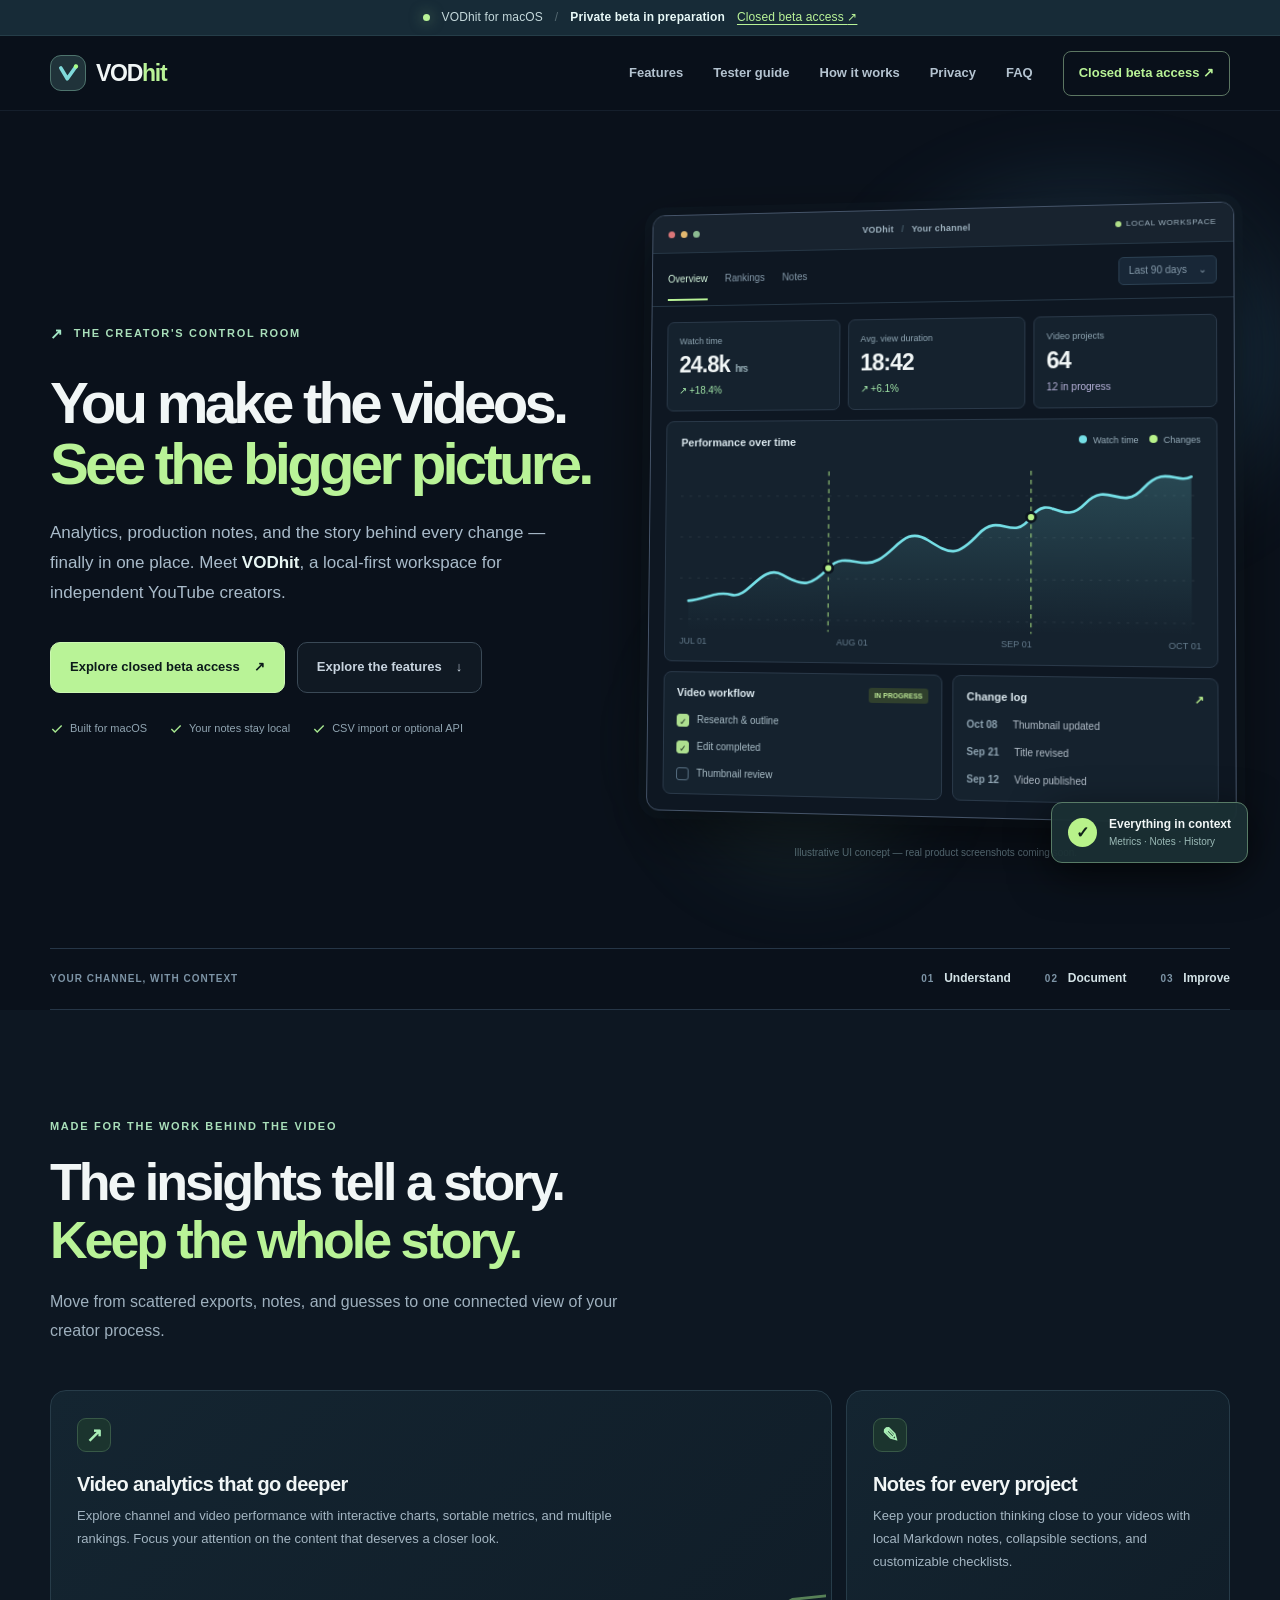
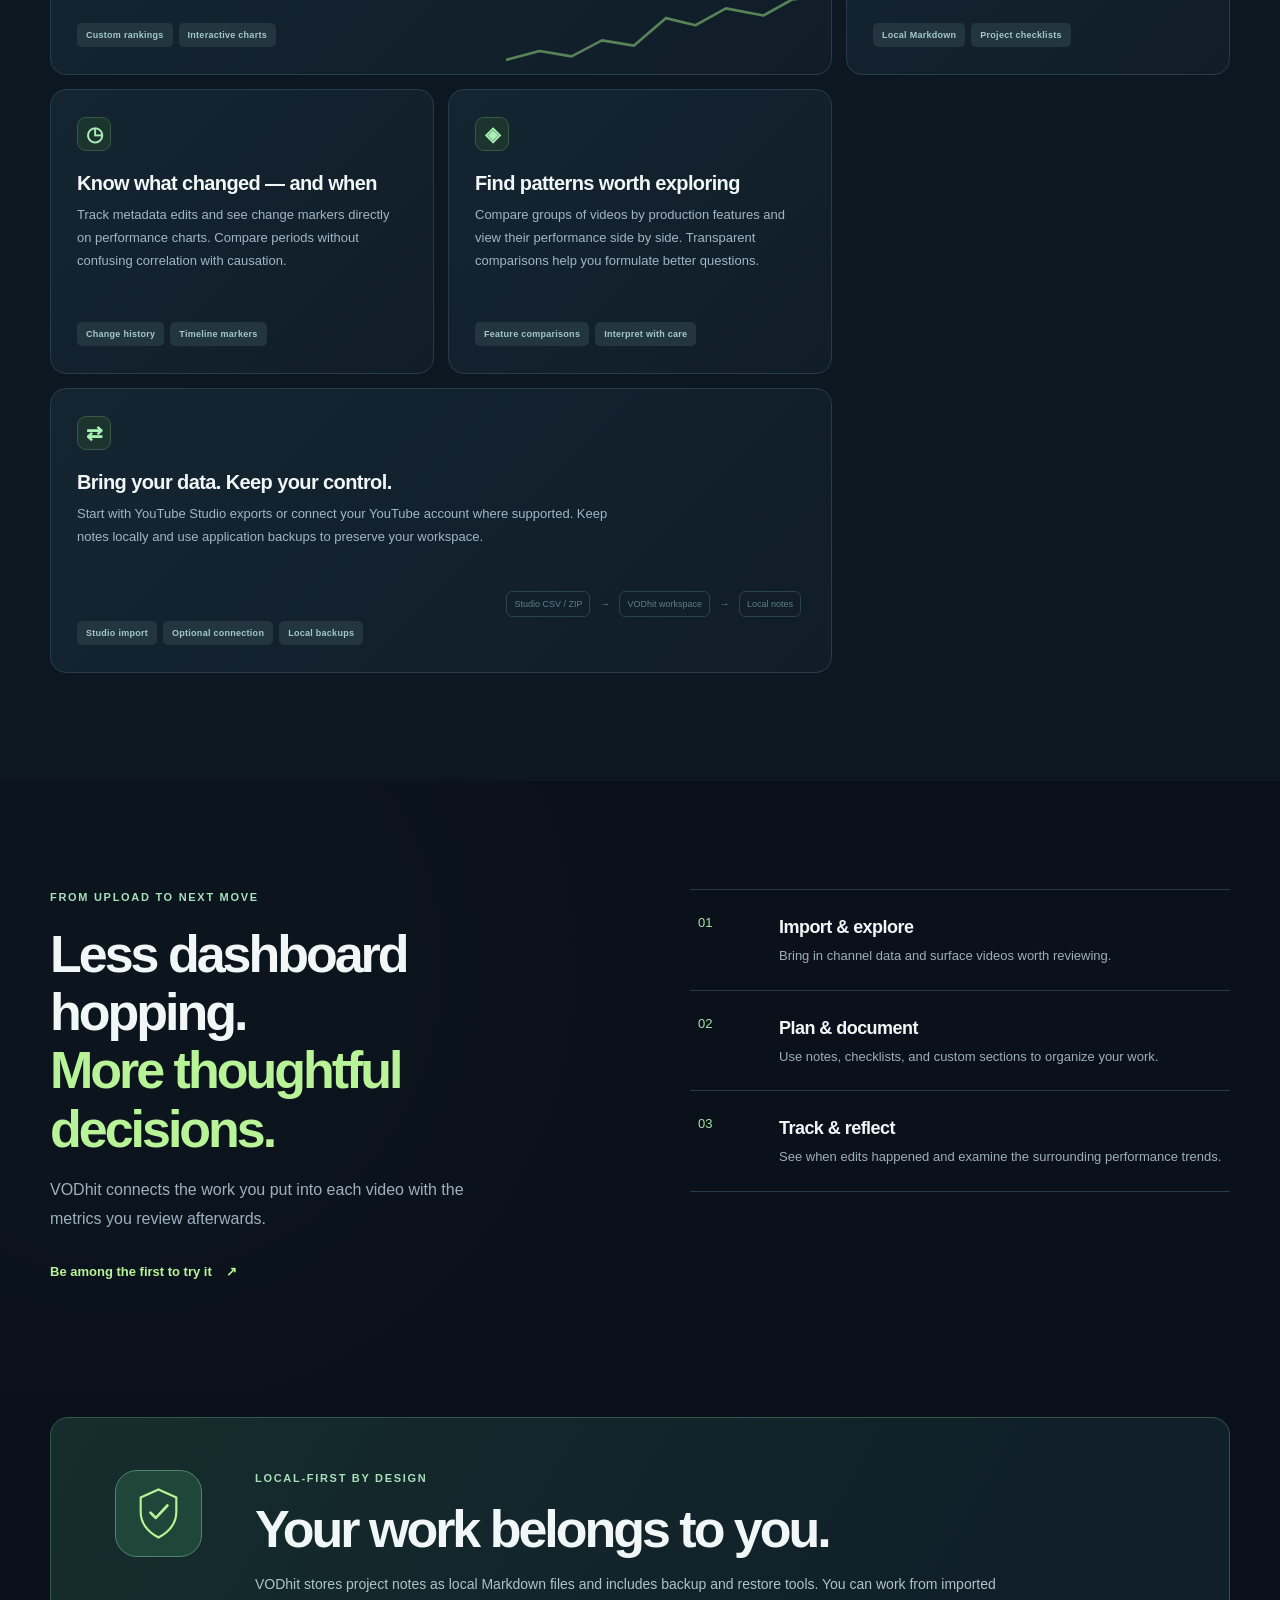
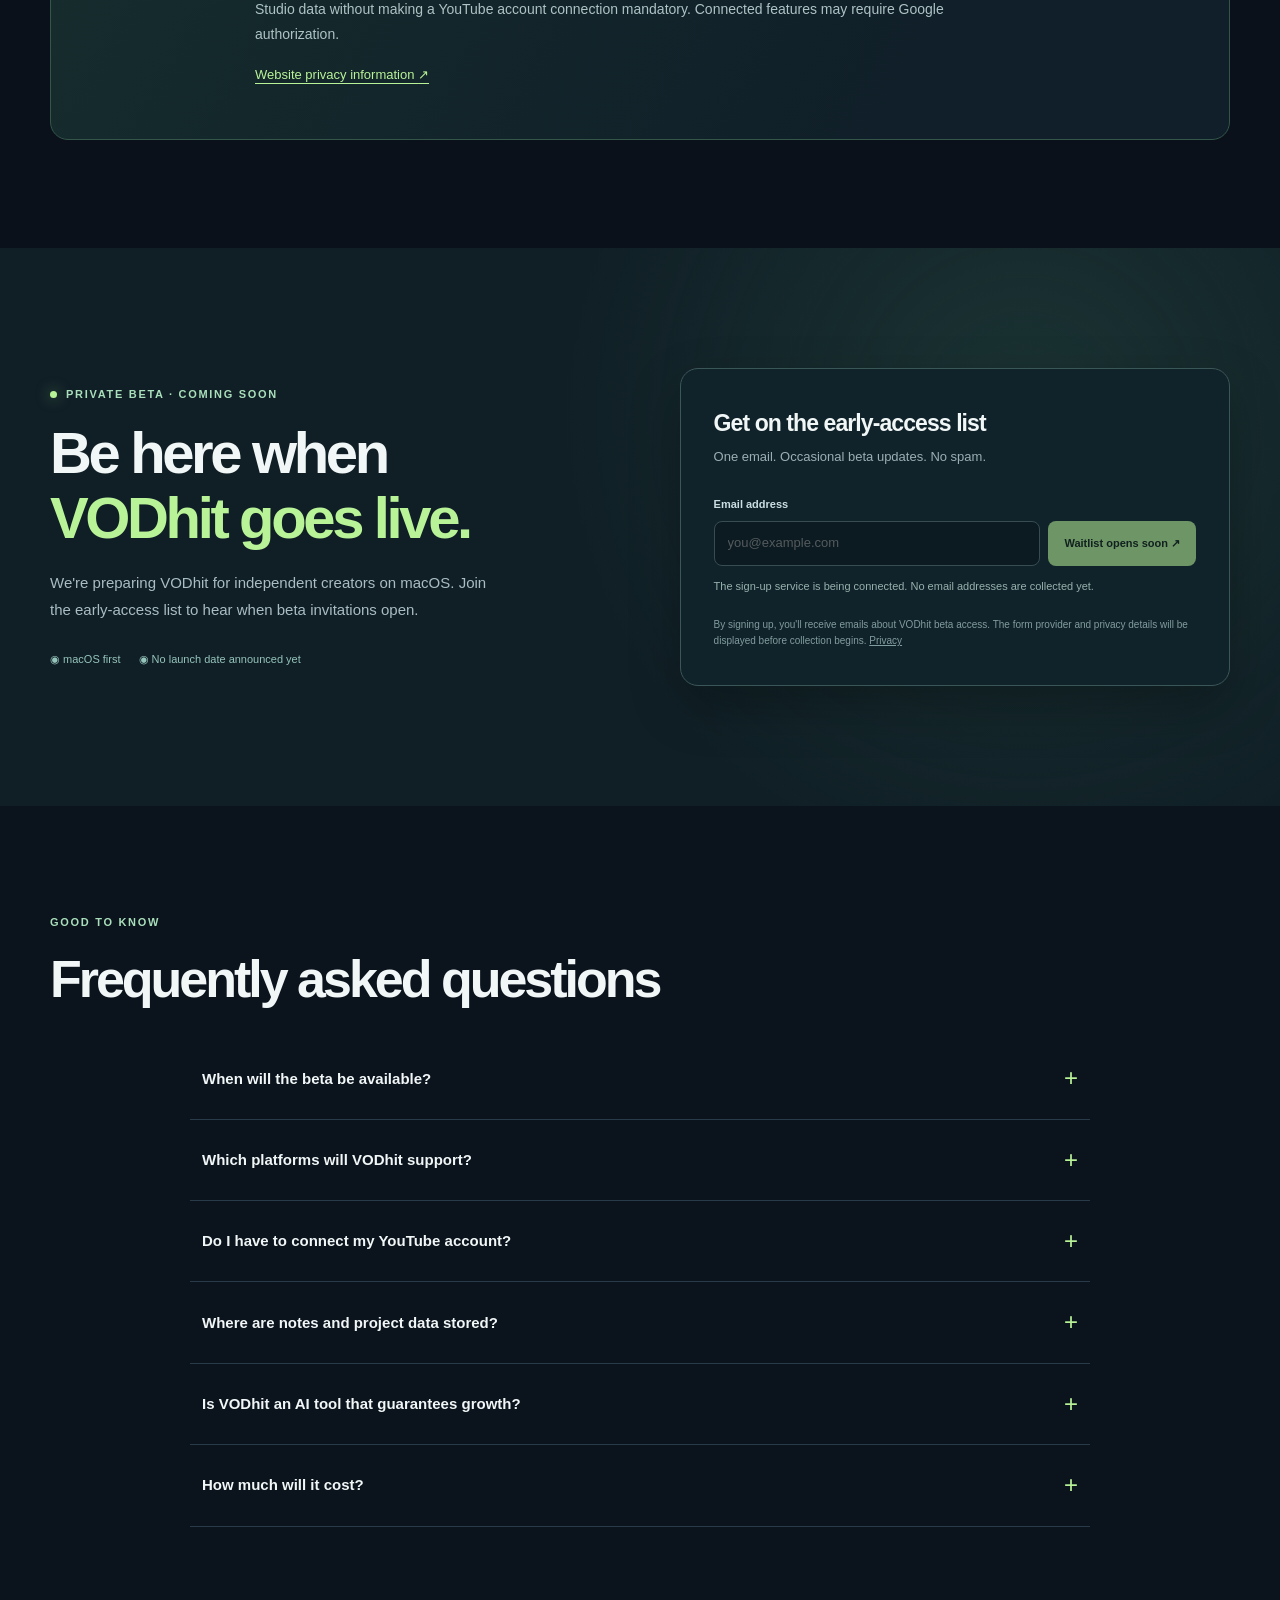
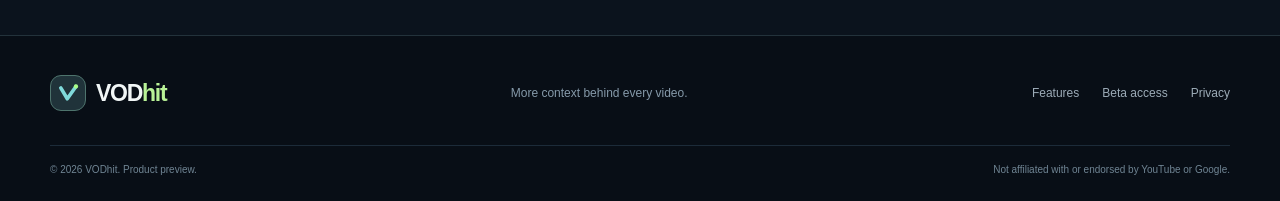
==== commit d7665d10: "docs(beta): link beta access and tester guide from landing page" ====
--- a/index.html
+++ b/index.html
@@ -20,12 +20,12 @@
 </head>
 <body>
   <a class="skip-link" href="#main">Skip to content</a>
-  <div class="announcement"><span class="live-dot"></span><span>VODhit for macOS</span><span class="announcement-divider">/</span><strong>Private beta in preparation</strong><a href="#waitlist">Get early access <span aria-hidden="true">↗</span></a></div>
+  <div class="announcement"><span class="live-dot"></span><span>VODhit for macOS</span><span class="announcement-divider">/</span><strong>Private beta in preparation</strong><a href="beta.html">Closed beta access <span aria-hidden="true">↗</span></a></div>
   <header class="site-header" id="top">
     <div class="shell nav-wrap">
       <a class="brand" href="#top" aria-label="VODhit home"><span class="brand-symbol" aria-hidden="true"><svg viewBox="0 0 36 36" fill="none"><path d="M8 11L17 26L29 9" stroke="currentColor" stroke-width="5" stroke-linecap="round" stroke-linejoin="round"/><circle cx="29" cy="9" r="3" fill="#a9fc86"/></svg></span><span>VOD<span>hit</span></span></a>
       <button class="menu-toggle" id="menu-toggle" type="button" aria-controls="main-navigation" aria-expanded="false" aria-label="Open navigation"><span></span><span></span><span></span></button>
-      <nav id="main-navigation" class="main-nav" aria-label="Main navigation"><a href="#features">Features</a><a href="#workflow">How it works</a><a href="#privacy">Privacy</a><a href="#faq">FAQ</a><a class="nav-cta" href="#waitlist">Join the beta <span aria-hidden="true">↗</span></a></nav>
+      <nav id="main-navigation" class="main-nav" aria-label="Main navigation"><a href="#features">Features</a><a href="beta-guide.html">Tester guide</a><a href="#workflow">How it works</a><a href="#privacy">Privacy</a><a href="#faq">FAQ</a><a class="nav-cta" href="beta.html">Closed beta access <span aria-hidden="true">↗</span></a></nav>
     </div>
   </header>
 
@@ -35,7 +35,7 @@
         <div class="eyebrow"><span class="eyebrow-icon">↗</span> THE CREATOR'S CONTROL ROOM</div>
         <h1 id="hero-title">You make the videos.<br><em>See the bigger picture.</em></h1>
         <p class="hero-sub">Analytics, production notes, and the story behind every change — finally in one place. Meet <strong>VODhit</strong>, a local-first workspace for independent YouTube creators.</p>
-        <div class="hero-actions"><a class="button button-primary" href="#waitlist">Get early beta access <span aria-hidden="true">↗</span></a><a class="button button-ghost" href="#features">Explore the features <span aria-hidden="true">↓</span></a></div>
+        <div class="hero-actions"><a class="button button-primary" href="beta.html">Explore closed beta access <span aria-hidden="true">↗</span></a><a class="button button-ghost" href="#features">Explore the features <span aria-hidden="true">↓</span></a></div>
         <div class="hero-proof"><span><svg viewBox="0 0 24 24" aria-hidden="true"><path d="m4 12 5 5L20 6"/></svg> Built for macOS</span><span><svg viewBox="0 0 24 24" aria-hidden="true"><path d="m4 12 5 5L20 6"/></svg> Your notes stay local</span><span><svg viewBox="0 0 24 24" aria-hidden="true"><path d="m4 12 5 5L20 6"/></svg> CSV import or optional API</span></div>
       </div>
       <div class="hero-visual" aria-label="Illustrative example of the VODhit creator workspace">
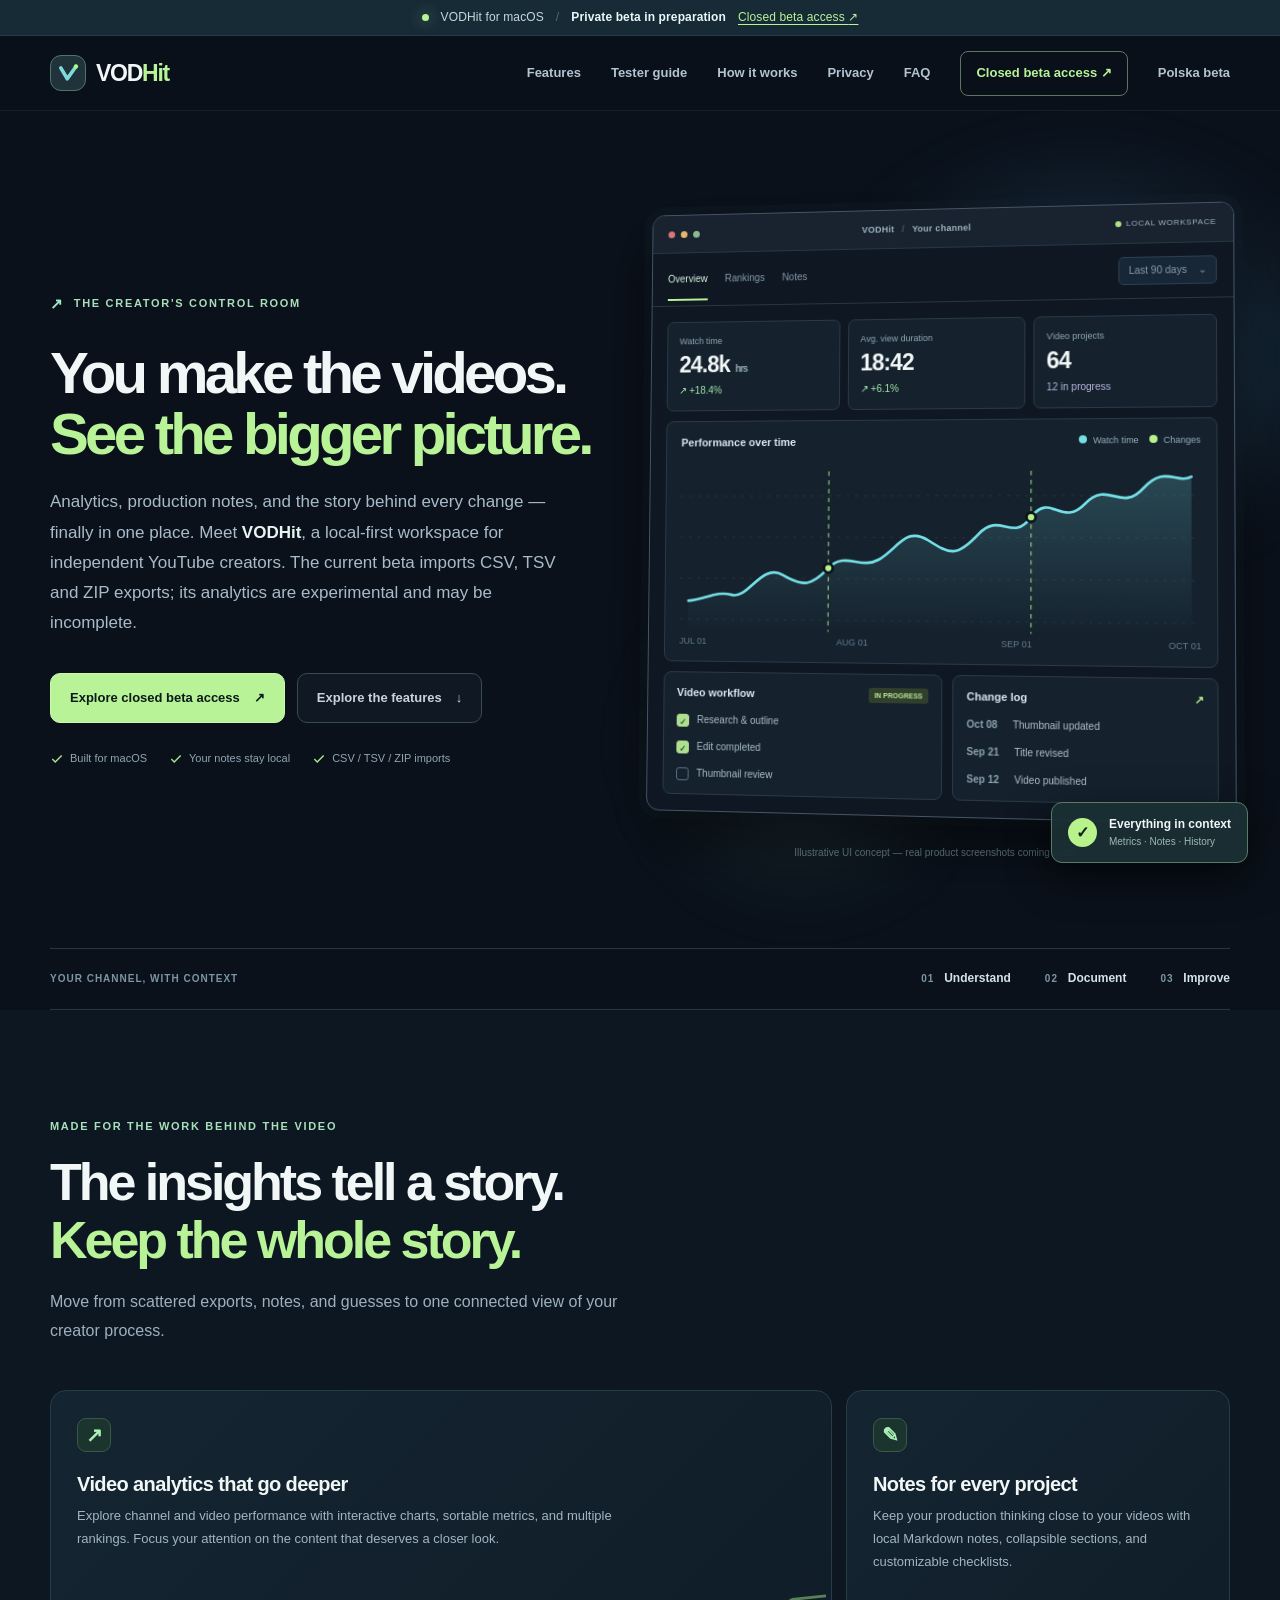
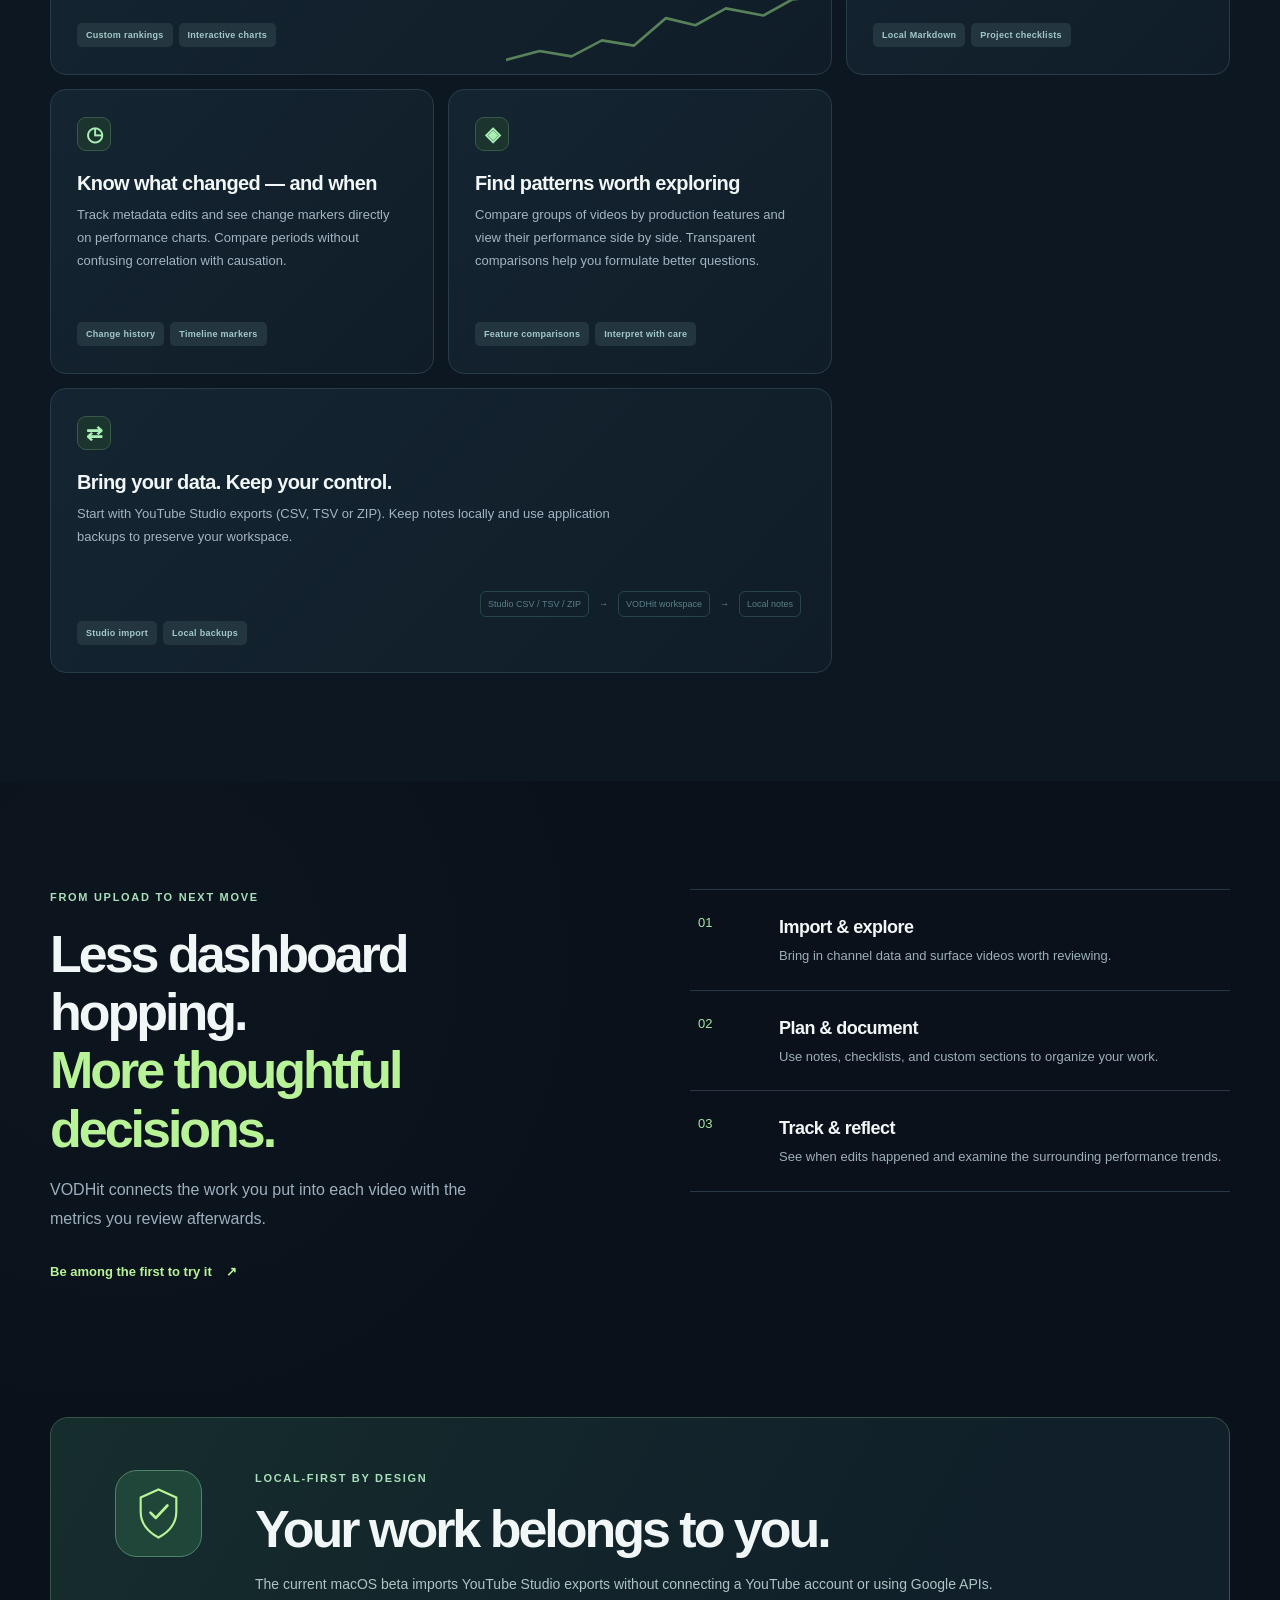
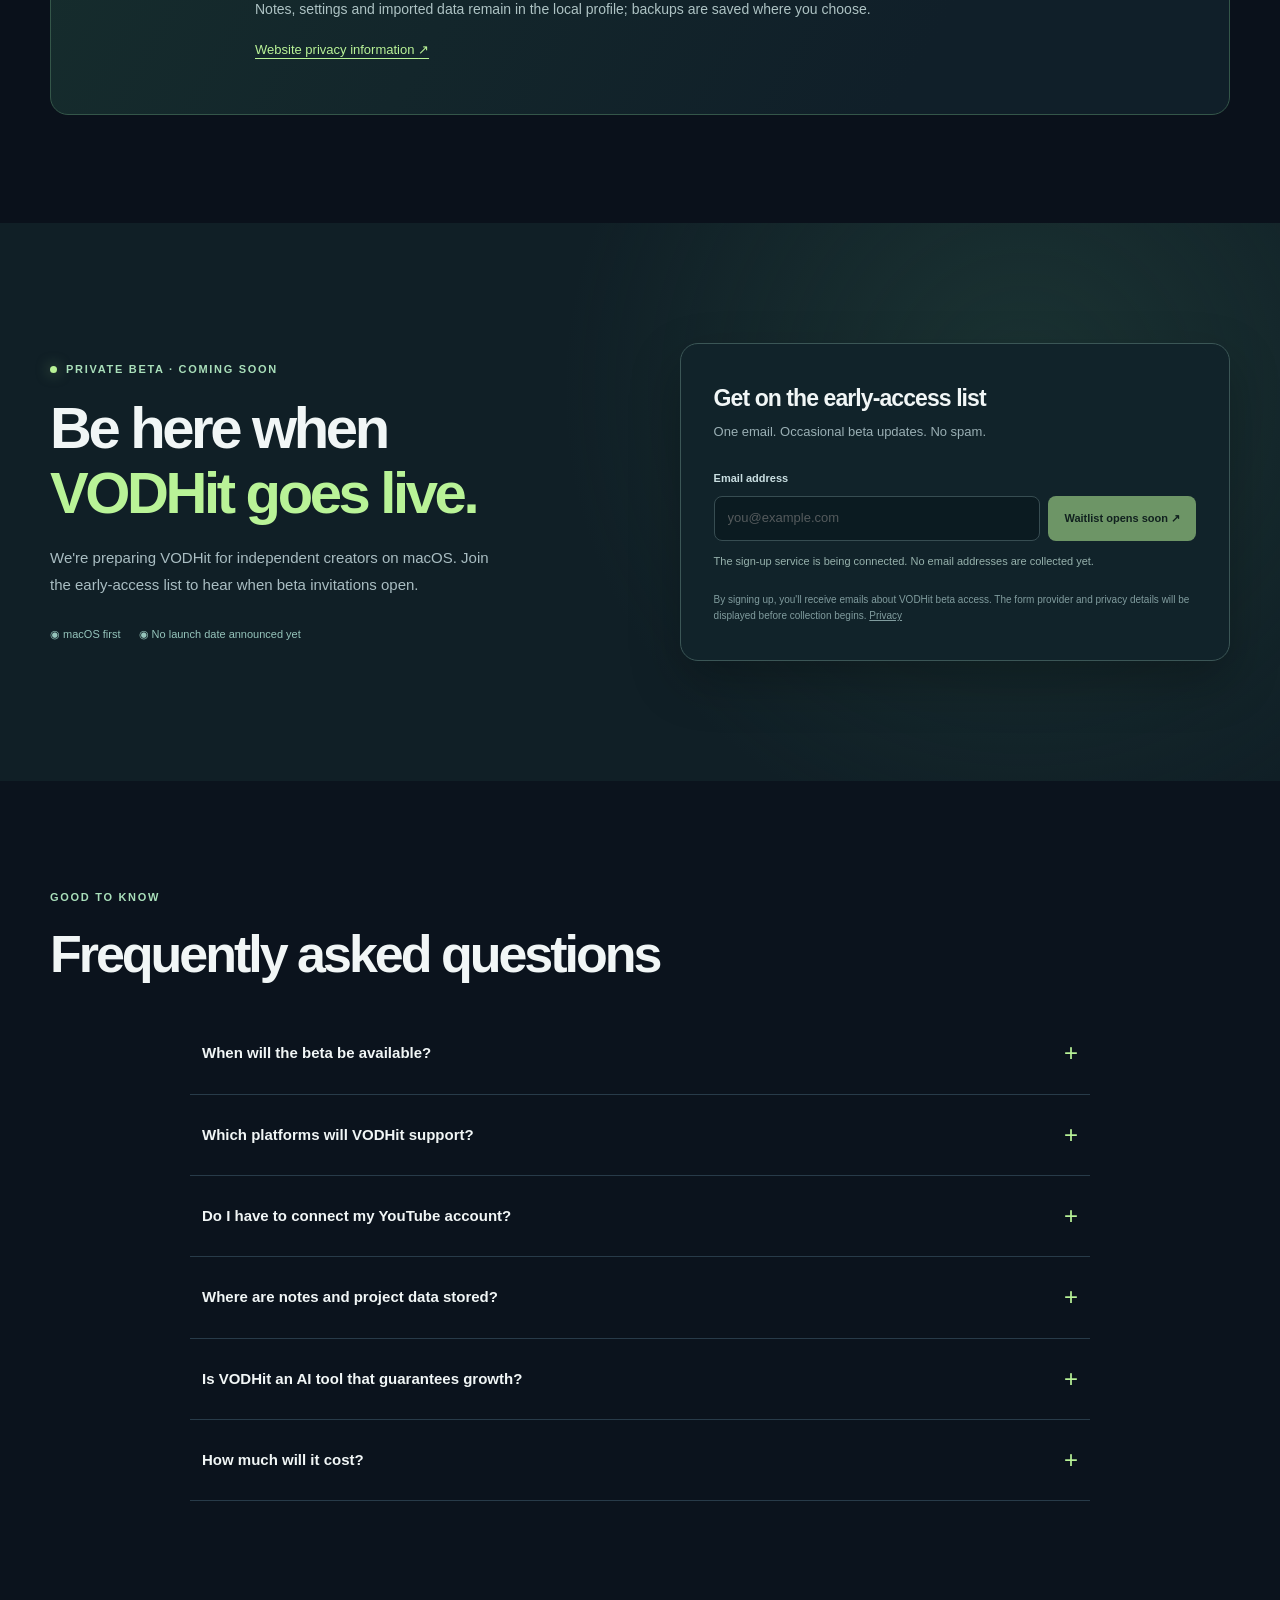
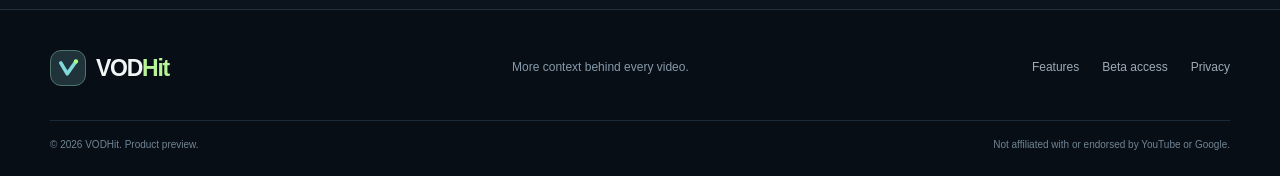
==== commit 3a208907: "docs(beta): add Polish tester guide and clarify CSV-only beta" ====
--- a/index.html
+++ b/index.html
@@ -4,28 +4,28 @@
   <meta charset="utf-8">
   <meta name="viewport" content="width=device-width, initial-scale=1">
   <meta name="theme-color" content="#0a111b">
-  <meta name="description" content="Meet VODhit: a local-first creator workspace for YouTube analytics, video notes, custom rankings, and change tracking. Private macOS beta in preparation.">
+  <meta name="description" content="Meet VODHit: a local-first creator workspace for YouTube analytics, video notes, custom rankings, and change tracking. Private macOS beta in preparation.">
   <meta property="og:type" content="website">
-  <meta property="og:site_name" content="VODhit">
-  <meta property="og:title" content="VODhit — More context behind every video">
+  <meta property="og:site_name" content="VODHit">
+  <meta property="og:title" content="VODHit — More context behind every video">
   <meta property="og:description" content="Analytics, production notes, and change history in one creator workspace. Private macOS beta coming soon.">
   <meta property="og:url" content="https://vodhit.app/">
   <meta name="twitter:card" content="summary_large_image">
   <link rel="icon" type="image/svg+xml" href="assets/favicon.svg">
   <link rel="canonical" href="https://vodhit.app/">
   <link rel="stylesheet" href="styles.css">
-  <title>VODhit — Analytics & workflow for YouTube creators | Private beta</title>
+  <title>VODHit — Analytics & workflow for YouTube creators | Private beta</title>
   <script src="config.js" defer></script>
   <script src="main.js" defer></script>
 </head>
 <body>
   <a class="skip-link" href="#main">Skip to content</a>
-  <div class="announcement"><span class="live-dot"></span><span>VODhit for macOS</span><span class="announcement-divider">/</span><strong>Private beta in preparation</strong><a href="beta.html">Closed beta access <span aria-hidden="true">↗</span></a></div>
+  <div class="announcement"><span class="live-dot"></span><span>VODHit for macOS</span><span class="announcement-divider">/</span><strong>Private beta in preparation</strong><a href="beta.html">Closed beta access <span aria-hidden="true">↗</span></a></div>
   <header class="site-header" id="top">
     <div class="shell nav-wrap">
-      <a class="brand" href="#top" aria-label="VODhit home"><span class="brand-symbol" aria-hidden="true"><svg viewBox="0 0 36 36" fill="none"><path d="M8 11L17 26L29 9" stroke="currentColor" stroke-width="5" stroke-linecap="round" stroke-linejoin="round"/><circle cx="29" cy="9" r="3" fill="#a9fc86"/></svg></span><span>VOD<span>hit</span></span></a>
+      <a class="brand" href="#top" aria-label="VODHit home"><span class="brand-symbol" aria-hidden="true"><svg viewBox="0 0 36 36" fill="none"><path d="M8 11L17 26L29 9" stroke="currentColor" stroke-width="5" stroke-linecap="round" stroke-linejoin="round"/><circle cx="29" cy="9" r="3" fill="#a9fc86"/></svg></span><span>VOD<span>Hit</span></span></a>
       <button class="menu-toggle" id="menu-toggle" type="button" aria-controls="main-navigation" aria-expanded="false" aria-label="Open navigation"><span></span><span></span><span></span></button>
-      <nav id="main-navigation" class="main-nav" aria-label="Main navigation"><a href="#features">Features</a><a href="beta-guide.html">Tester guide</a><a href="#workflow">How it works</a><a href="#privacy">Privacy</a><a href="#faq">FAQ</a><a class="nav-cta" href="beta.html">Closed beta access <span aria-hidden="true">↗</span></a></nav>
+      <nav id="main-navigation" class="main-nav" aria-label="Main navigation"><a href="#features">Features</a><a href="beta-guide.html">Tester guide</a><a href="#workflow">How it works</a><a href="#privacy">Privacy</a><a href="#faq">FAQ</a><a class="nav-cta" href="beta.html">Closed beta access <span aria-hidden="true">↗</span></a><a href="beta-pl.html" lang="pl" hreflang="pl">Polska beta</a></nav>
     </div>
   </header>
 
@@ -34,14 +34,14 @@
       <div class="hero-copy">
         <div class="eyebrow"><span class="eyebrow-icon">↗</span> THE CREATOR'S CONTROL ROOM</div>
         <h1 id="hero-title">You make the videos.<br><em>See the bigger picture.</em></h1>
-        <p class="hero-sub">Analytics, production notes, and the story behind every change — finally in one place. Meet <strong>VODhit</strong>, a local-first workspace for independent YouTube creators.</p>
+        <p class="hero-sub">Analytics, production notes, and the story behind every change — finally in one place. Meet <strong>VODHit</strong>, a local-first workspace for independent YouTube creators. The current beta imports CSV, TSV and ZIP exports; its analytics are experimental and may be incomplete.</p>
         <div class="hero-actions"><a class="button button-primary" href="beta.html">Explore closed beta access <span aria-hidden="true">↗</span></a><a class="button button-ghost" href="#features">Explore the features <span aria-hidden="true">↓</span></a></div>
-        <div class="hero-proof"><span><svg viewBox="0 0 24 24" aria-hidden="true"><path d="m4 12 5 5L20 6"/></svg> Built for macOS</span><span><svg viewBox="0 0 24 24" aria-hidden="true"><path d="m4 12 5 5L20 6"/></svg> Your notes stay local</span><span><svg viewBox="0 0 24 24" aria-hidden="true"><path d="m4 12 5 5L20 6"/></svg> CSV import or optional API</span></div>
+        <div class="hero-proof"><span><svg viewBox="0 0 24 24" aria-hidden="true"><path d="m4 12 5 5L20 6"/></svg> Built for macOS</span><span><svg viewBox="0 0 24 24" aria-hidden="true"><path d="m4 12 5 5L20 6"/></svg> Your notes stay local</span><span><svg viewBox="0 0 24 24" aria-hidden="true"><path d="m4 12 5 5L20 6"/></svg> CSV / TSV / ZIP imports</span></div>
       </div>
-      <div class="hero-visual" aria-label="Illustrative example of the VODhit creator workspace">
+      <div class="hero-visual" aria-label="Illustrative example of the VODHit creator workspace">
         <div class="ambient ambient-one"></div><div class="ambient ambient-two"></div>
         <div class="app-window">
-          <div class="window-chrome"><span class="traffic"><i></i><i></i><i></i></span><span class="window-name">VODhit <span>/</span> Your channel</span><span class="chrome-status"><i></i> LOCAL WORKSPACE</span></div>
+          <div class="window-chrome"><span class="traffic"><i></i><i></i><i></i></span><span class="window-name">VODHit <span>/</span> Your channel</span><span class="chrome-status"><i></i> LOCAL WORKSPACE</span></div>
           <div class="app-toolbar"><div class="mock-nav"><span class="selected">Overview</span><span>Rankings</span><span>Notes</span></div><span class="mock-filter">Last 90 days <span>⌄</span></span></div>
           <div class="app-content">
             <div class="mock-stat-grid"><div><small>Watch time</small><strong>24.8k <sup>hrs</sup></strong><span>↗ +18.4%</span></div><div><small>Avg. view duration</small><strong>18:42</strong><span>↗ +6.1%</span></div><div><small>Video projects</small><strong>64</strong><span class="neutral">12 in progress</span></div></div>
@@ -62,18 +62,18 @@
         <article class="feature-card"><div class="feature-icon">✎</div><h3>Notes for every project</h3><p>Keep your production thinking close to your videos with local Markdown notes, collapsible sections, and customizable checklists.</p><div class="feature-foot"><span>Local Markdown</span><span>Project checklists</span></div></article>
         <article class="feature-card"><div class="feature-icon">◷</div><h3>Know what changed — and when</h3><p>Track metadata edits and see change markers directly on performance charts. Compare periods without confusing correlation with causation.</p><div class="feature-foot"><span>Change history</span><span>Timeline markers</span></div></article>
         <article class="feature-card"><div class="feature-icon">◈</div><h3>Find patterns worth exploring</h3><p>Compare groups of videos by production features and view their performance side by side. Transparent comparisons help you formulate better questions.</p><div class="feature-foot"><span>Feature comparisons</span><span>Interpret with care</span></div></article>
-        <article class="feature-card large"><div class="feature-icon">⇄</div><h3>Bring your data. Keep your control.</h3><p>Start with YouTube Studio exports or connect your YouTube account where supported. Keep notes locally and use application backups to preserve your workspace.</p><div class="feature-foot"><span>Studio import</span><span>Optional connection</span><span>Local backups</span></div><div class="data-flow" aria-hidden="true"><span>Studio CSV / ZIP</span><b>→</b><span>VODhit workspace</span><b>→</b><span>Local notes</span></div></article>
+        <article class="feature-card large"><div class="feature-icon">⇄</div><h3>Bring your data. Keep your control.</h3><p>Start with YouTube Studio exports (CSV, TSV or ZIP). Keep notes locally and use application backups to preserve your workspace.</p><div class="feature-foot"><span>Studio import</span><span>Local backups</span></div><div class="data-flow" aria-hidden="true"><span>Studio CSV / TSV / ZIP</span><b>→</b><span>VODHit workspace</span><b>→</b><span>Local notes</span></div></article>
       </div>
     </div></section>
 
-    <section class="workflow section" id="workflow"><div class="shell workflow-layout"><div><div class="eyebrow">FROM UPLOAD TO NEXT MOVE</div><h2>Less dashboard hopping.<br><em>More thoughtful decisions.</em></h2><p>VODhit connects the work you put into each video with the metrics you review afterwards.</p><a class="text-link" href="#waitlist">Be among the first to try it <span aria-hidden="true">↗</span></a></div><div class="steps"><div><span>01</span><div><h3>Import & explore</h3><p>Bring in channel data and surface videos worth reviewing.</p></div></div><div><span>02</span><div><h3>Plan & document</h3><p>Use notes, checklists, and custom sections to organize your work.</p></div></div><div><span>03</span><div><h3>Track & reflect</h3><p>See when edits happened and examine the surrounding performance trends.</p></div></div></div></div></section>
+    <section class="workflow section" id="workflow"><div class="shell workflow-layout"><div><div class="eyebrow">FROM UPLOAD TO NEXT MOVE</div><h2>Less dashboard hopping.<br><em>More thoughtful decisions.</em></h2><p>VODHit connects the work you put into each video with the metrics you review afterwards.</p><a class="text-link" href="#waitlist">Be among the first to try it <span aria-hidden="true">↗</span></a></div><div class="steps"><div><span>01</span><div><h3>Import & explore</h3><p>Bring in channel data and surface videos worth reviewing.</p></div></div><div><span>02</span><div><h3>Plan & document</h3><p>Use notes, checklists, and custom sections to organize your work.</p></div></div><div><span>03</span><div><h3>Track & reflect</h3><p>See when edits happened and examine the surrounding performance trends.</p></div></div></div></div></section>
 
-    <section class="privacy section" id="privacy"><div class="shell privacy-card"><div class="privacy-mark" aria-hidden="true"><svg viewBox="0 0 64 64" fill="none"><path d="M32 5 52 14V30C52 43 43 53 32 59 21 53 12 43 12 30V14L32 5Z" stroke="currentColor" stroke-width="2.4"/><path d="m23 31 6 6 13-14" stroke="currentColor" stroke-width="3" stroke-linecap="round" stroke-linejoin="round"/></svg></div><div><div class="eyebrow">LOCAL-FIRST BY DESIGN</div><h2>Your work belongs to you.</h2><p>VODhit stores project notes as local Markdown files and includes backup and restore tools. You can work from imported Studio data without making a YouTube account connection mandatory. Connected features may require Google authorization.</p><a href="privacy.html">Website privacy information <span aria-hidden="true">↗</span></a></div></div></section>
+    <section class="privacy section" id="privacy"><div class="shell privacy-card"><div class="privacy-mark" aria-hidden="true"><svg viewBox="0 0 64 64" fill="none"><path d="M32 5 52 14V30C52 43 43 53 32 59 21 53 12 43 12 30V14L32 5Z" stroke="currentColor" stroke-width="2.4"/><path d="m23 31 6 6 13-14" stroke="currentColor" stroke-width="3" stroke-linecap="round" stroke-linejoin="round"/></svg></div><div><div class="eyebrow">LOCAL-FIRST BY DESIGN</div><h2>Your work belongs to you.</h2><p>The current macOS beta imports YouTube Studio exports without connecting a YouTube account or using Google APIs. Notes, settings and imported data remain in the local profile; backups are saved where you choose.</p><a href="privacy.html">Website privacy information <span aria-hidden="true">↗</span></a></div></div></section>
 
-    <section class="beta section" id="waitlist"><div class="shell beta-layout"><div class="beta-copy"><div class="eyebrow"><span class="live-dot"></span> PRIVATE BETA · COMING SOON</div><h2>Be here when<br><em>VODhit goes live.</em></h2><p>We're preparing VODhit for independent creators on macOS. Join the early-access list to hear when beta invitations open.</p><div class="beta-facts"><span>◉ macOS first</span><span>◉ No launch date announced yet</span></div></div><div class="signup-card"><h3>Get on the early-access list</h3><p>One email. Occasional beta updates. No spam.</p><form id="beta-form" action="" method="POST" novalidate><label for="email">Email address</label><div class="input-row"><input id="email" name="email" type="email" placeholder="you@example.com" autocomplete="email" required disabled><button type="submit" id="signup-submit" disabled>Waitlist opens soon <span aria-hidden="true">↗</span></button></div><input type="hidden" name="product" value="VODhit macOS beta"><input type="hidden" name="source" value="landing-page"><p class="form-status" id="form-status" role="status" aria-live="polite">The sign-up service is being connected. No email addresses are collected yet.</p></form><a id="hosted-waitlist" class="button button-primary hosted-link" href="#waitlist" hidden rel="noopener noreferrer" target="_blank">Join the beta waitlist <span aria-hidden="true">↗</span></a><p class="form-privacy">By signing up, you'll receive emails about VODhit beta access. The form provider and privacy details will be displayed before collection begins. <a href="privacy.html">Privacy</a></p></div></div></section>
+    <section class="beta section" id="waitlist"><div class="shell beta-layout"><div class="beta-copy"><div class="eyebrow"><span class="live-dot"></span> PRIVATE BETA · COMING SOON</div><h2>Be here when<br><em>VODHit goes live.</em></h2><p>We're preparing VODHit for independent creators on macOS. Join the early-access list to hear when beta invitations open.</p><div class="beta-facts"><span>◉ macOS first</span><span>◉ No launch date announced yet</span></div></div><div class="signup-card"><h3>Get on the early-access list</h3><p>One email. Occasional beta updates. No spam.</p><form id="beta-form" action="" method="POST" novalidate><label for="email">Email address</label><div class="input-row"><input id="email" name="email" type="email" placeholder="you@example.com" autocomplete="email" required disabled><button type="submit" id="signup-submit" disabled>Waitlist opens soon <span aria-hidden="true">↗</span></button></div><input type="hidden" name="product" value="VODHit macOS beta"><input type="hidden" name="source" value="landing-page"><p class="form-status" id="form-status" role="status" aria-live="polite">The sign-up service is being connected. No email addresses are collected yet.</p></form><a id="hosted-waitlist" class="button button-primary hosted-link" href="#waitlist" hidden rel="noopener noreferrer" target="_blank">Join the beta waitlist <span aria-hidden="true">↗</span></a><p class="form-privacy">By signing up, you'll receive emails about VODHit beta access. The form provider and privacy details will be displayed before collection begins. <a href="privacy.html">Privacy</a></p></div></div></section>
 
-    <section class="faq section" id="faq"><div class="shell"><div class="section-heading left"><div class="eyebrow">GOOD TO KNOW</div><h2>Frequently asked questions</h2></div><div class="faq-items"><details><summary>When will the beta be available?<span aria-hidden="true">+</span></summary><p>We're preparing the first external beta. We haven't announced a date yet. The waitlist will be used to send invitations once the product is ready for testing.</p></details><details><summary>Which platforms will VODhit support?<span aria-hidden="true">+</span></summary><p>The first beta is planned for macOS. Other platforms may be considered after feedback from early users.</p></details><details><summary>Do I have to connect my YouTube account?<span aria-hidden="true">+</span></summary><p>No. VODhit can work with supported exports from YouTube Studio. Some data and refresh features may require an authorized YouTube API connection.</p></details><details><summary>Where are notes and project data stored?<span aria-hidden="true">+</span></summary><p>Project notes are stored locally in Markdown files. The app also supports local backups. API-connected features use authorization and may access YouTube data according to the selected permissions.</p></details><details><summary>Is VODhit an AI tool that guarantees growth?<span aria-hidden="true">+</span></summary><p>No. VODhit provides analytics, rankings, and comparisons to support your own decisions. Changes in performance are not proof that a specific edit caused them.</p></details><details><summary>How much will it cost?<span aria-hidden="true">+</span></summary><p>Pricing has not been announced. Early access will help us understand how creators use the product and what they value most.</p></details></div></div></section>
+    <section class="faq section" id="faq"><div class="shell"><div class="section-heading left"><div class="eyebrow">GOOD TO KNOW</div><h2>Frequently asked questions</h2></div><div class="faq-items"><details><summary>When will the beta be available?<span aria-hidden="true">+</span></summary><p>We're preparing the first external beta. We haven't announced a date yet. The waitlist will be used to send invitations once the product is ready for testing.</p></details><details><summary>Which platforms will VODHit support?<span aria-hidden="true">+</span></summary><p>The first beta is planned for macOS. Other platforms may be considered after feedback from early users.</p></details><details><summary>Do I have to connect my YouTube account?<span aria-hidden="true">+</span></summary><p>No. The current beta imports YouTube Studio exports in CSV, TSV or ZIP format; it does not connect to Google OAuth or YouTube APIs.</p></details><details><summary>Where are notes and project data stored?<span aria-hidden="true">+</span></summary><p>Notes, settings and imported data stay in the selected local profile. Backups are saved where you choose. The current beta has no account-connected features.</p></details><details><summary>Is VODHit an AI tool that guarantees growth?<span aria-hidden="true">+</span></summary><p>No. VODHit provides analytics, rankings, and comparisons to support your own decisions. Changes in performance are not proof that a specific edit caused them.</p></details><details><summary>How much will it cost?<span aria-hidden="true">+</span></summary><p>Pricing has not been announced. Early access will help us understand how creators use the product and what they value most.</p></details></div></div></section>
   </main>
-  <footer class="footer"><div class="shell footer-top"><a class="brand" href="#top"><span class="brand-symbol" aria-hidden="true"><svg viewBox="0 0 36 36" fill="none"><path d="M8 11L17 26L29 9" stroke="currentColor" stroke-width="5" stroke-linecap="round" stroke-linejoin="round"/><circle cx="29" cy="9" r="3" fill="#a9fc86"/></svg></span><span>VOD<span>hit</span></span></a><p>More context behind every video.</p><nav aria-label="Footer navigation"><a href="#features">Features</a><a href="#waitlist">Beta access</a><a href="privacy.html">Privacy</a></nav></div><div class="shell footer-bottom"><span>© <span id="copyright-year">2026</span> VODhit. Product preview.</span><span>Not affiliated with or endorsed by YouTube or Google.</span></div></footer>
+  <footer class="footer"><div class="shell footer-top"><a class="brand" href="#top"><span class="brand-symbol" aria-hidden="true"><svg viewBox="0 0 36 36" fill="none"><path d="M8 11L17 26L29 9" stroke="currentColor" stroke-width="5" stroke-linecap="round" stroke-linejoin="round"/><circle cx="29" cy="9" r="3" fill="#a9fc86"/></svg></span><span>VOD<span>Hit</span></span></a><p>More context behind every video.</p><nav aria-label="Footer navigation"><a href="#features">Features</a><a href="#waitlist">Beta access</a><a href="privacy.html">Privacy</a></nav></div><div class="shell footer-bottom"><span>© <span id="copyright-year">2026</span> VODHit. Product preview.</span><span>Not affiliated with or endorsed by YouTube or Google.</span></div></footer>
 </body>
 </html>
